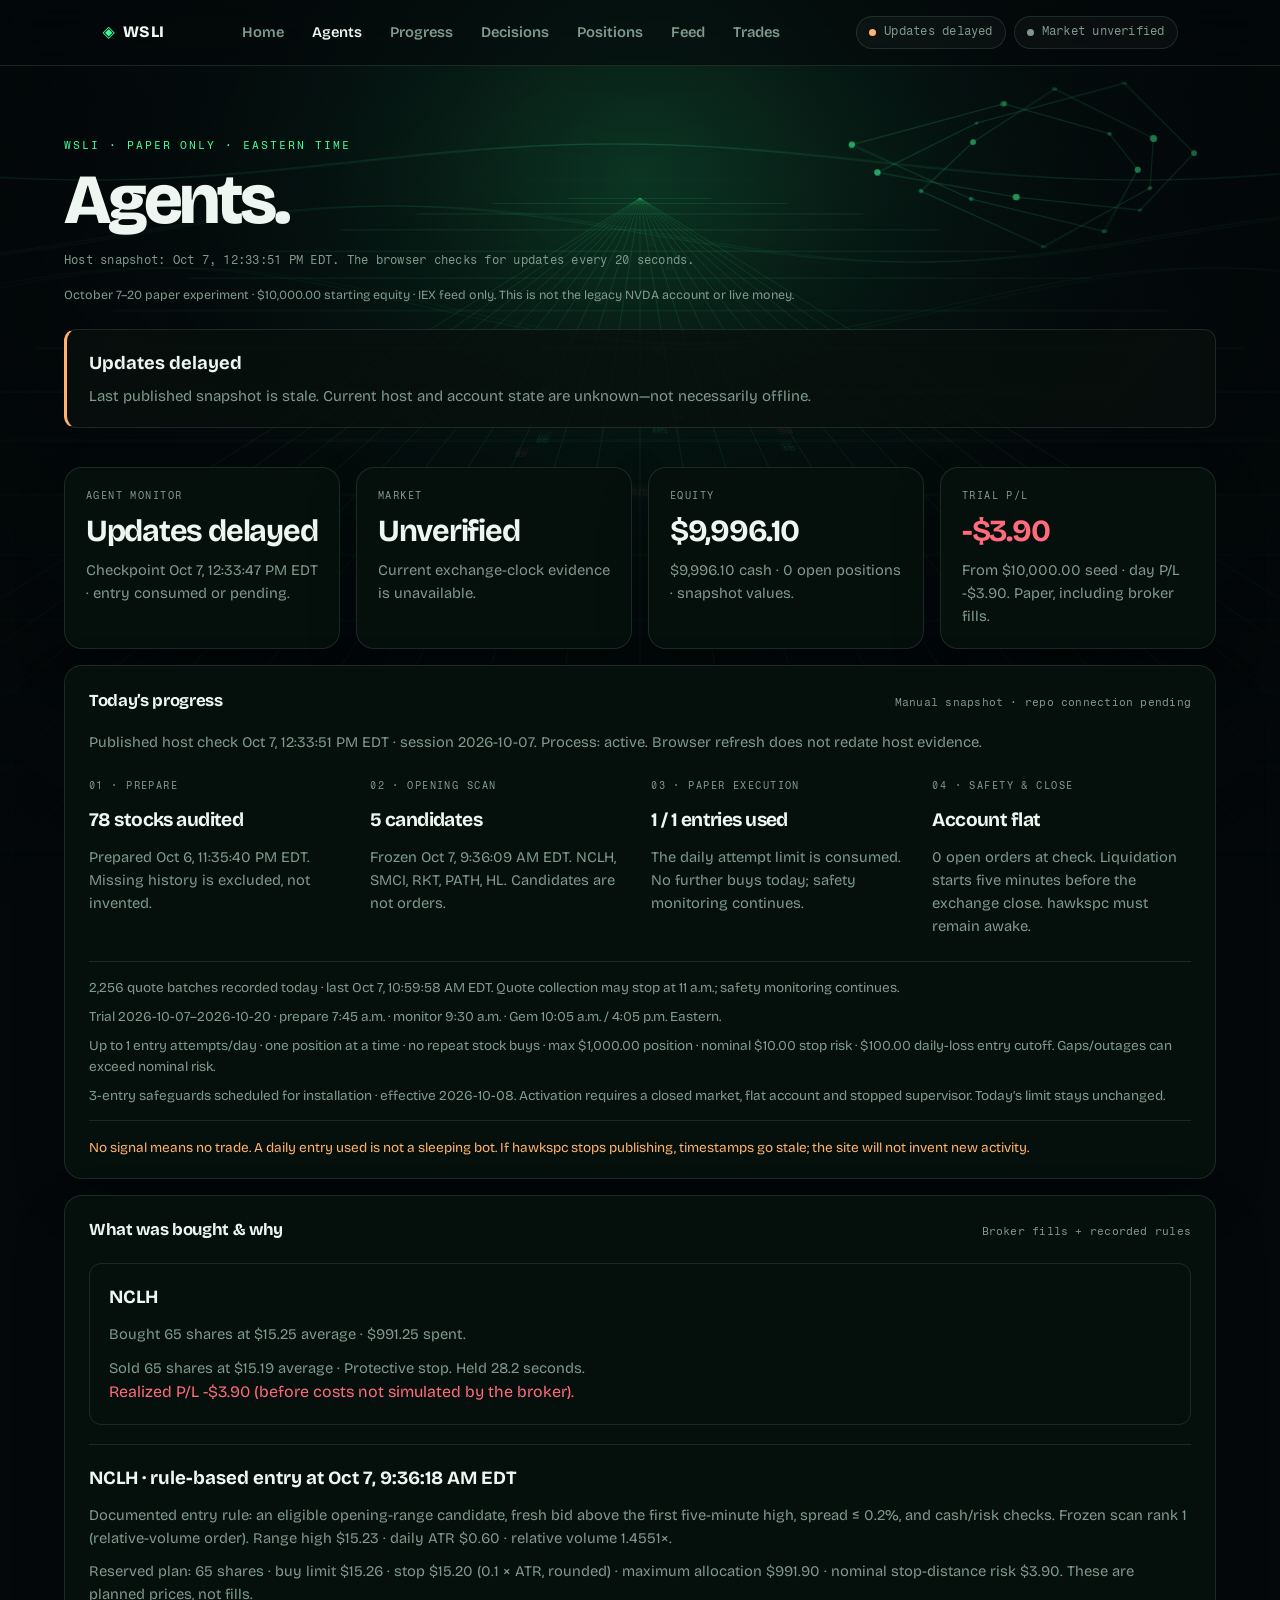
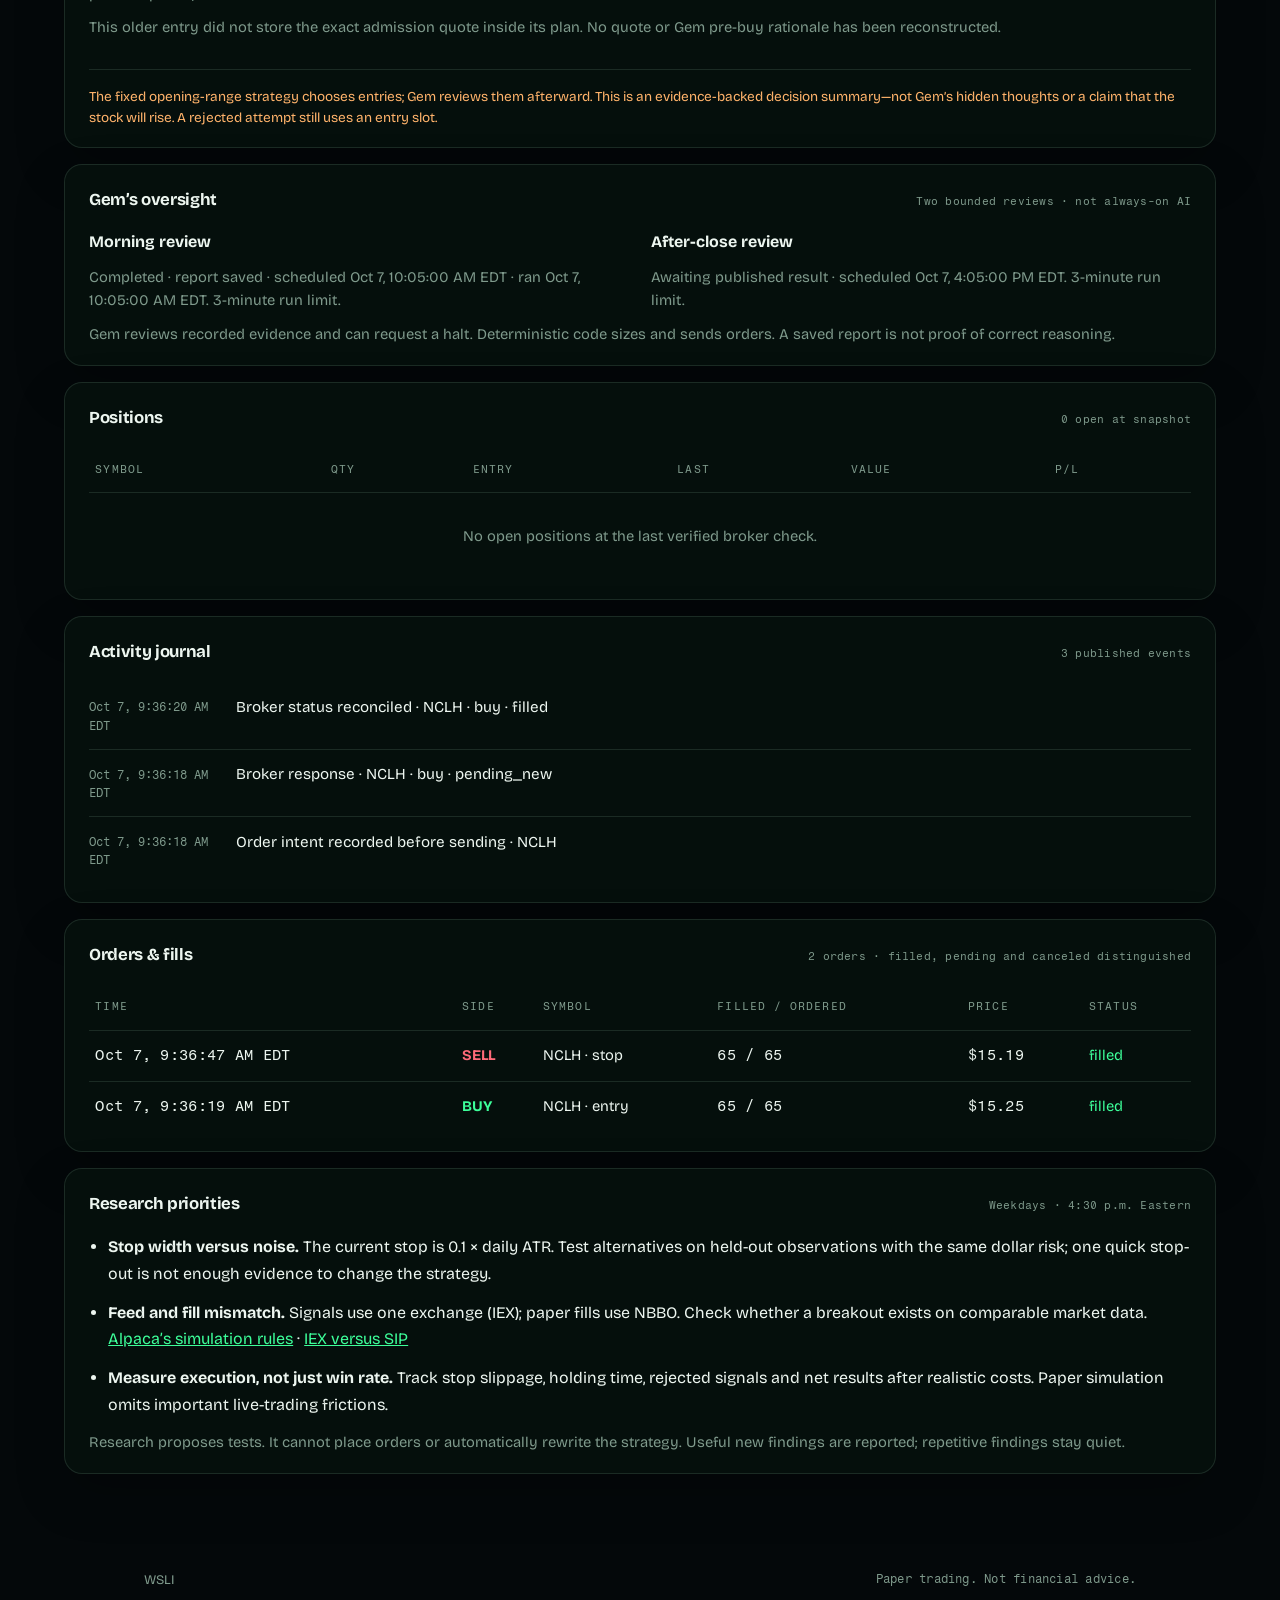
==== agents.html @ 62e180e0 "Show paper trade breakdowns and recorded entry decisions" ====
<!DOCTYPE html>
<html lang="en">
<head>
  <meta charset="UTF-8">
  <meta name="viewport" content="width=device-width, initial-scale=1.0">
  <meta name="description" content="WSLI Agents — timestamped progress, Gem reviews, positions and actual order results.">
  <title>WSLI — Agents</title>
  <link rel="icon" href="favicon.svg" type="image/svg+xml">
  <link rel="preconnect" href="https://fonts.googleapis.com">
  <link rel="preconnect" href="https://fonts.gstatic.com" crossorigin>
  <link href="https://fonts.googleapis.com/css2?family=Bricolage+Grotesque:opsz,wght@12..96,400;12..96,600;12..96,800&family=Fragment+Mono:ital@0;1&display=swap" rel="stylesheet">
  <link rel="stylesheet" href="css/styles.css?v=20261007-2">
</head>
<body>
  <canvas id="stage" aria-hidden="true"></canvas>
  <div class="vignette" aria-hidden="true"></div>

  <nav class="nav">
    <a href="index.html" class="logo">
      <span class="logo-mark">◈</span>
      WSLI
    </a>
    <div class="nav-links">
      <a href="index.html" class="page-link">Home</a>
      <a href="agents.html" class="page-link active">Agents</a>
      <a href="#heartbeat" class="jump">Progress</a>
      <a href="#decisions" class="jump">Decisions</a>
      <a href="#positions" class="jump">Positions</a>
      <a href="#feed" class="jump">Feed</a>
      <a href="#trades" class="jump">Trades</a>
    </div>
    <div class="nav-pills">
      <div class="status-pill" id="nav-status">
        <span class="pulse-dot unknown" id="status-dot"></span>
        <span class="mono" id="status-label">Checking</span>
      </div>
      <div class="status-pill" id="market-pill">
        <span class="pulse-dot unknown" id="market-dot"></span>
        <span class="mono" id="market-label">Market</span>
      </div>
    </div>
  </nav>

  <main class="desk paper-desk">
    <header class="desk-head">
      <p class="eyebrow mono">WSLI · paper only · Eastern time</p>
      <h1>Agents.</h1>
      <p class="updated mono" id="updated">Loading snapshot…</p>
      <p class="updated" id="trial-summary">The new $10,000 experiment—not the legacy NVDA account. No live money. A signal is not a fill, and paper results do not establish profitability.</p>
      <div class="progress-banner" id="progress-banner" role="status" aria-live="polite">
        <strong id="progress-label">Loading agent progress…</strong>
        <span id="progress-detail">Reading the latest host-published snapshot.</span>
      </div>
    </header>

    <section class="cards" aria-label="Status">
      <article class="card" id="card-bot">
        <p class="card-kicker mono">Agent monitor</p>
        <h2 id="bot-state">—</h2>
        <p class="card-meta" id="bot-meta">Supervisor status—not gateway connectivity.</p>
      </article>
      <article class="card" id="card-market">
        <p class="card-kicker mono">Market</p>
        <h2 id="market-state">—</h2>
        <p class="card-meta" id="market-meta">US equities session</p>
      </article>
      <article class="card" id="card-account">
        <p class="card-kicker mono">Equity</p>
        <h2 id="account-value">—</h2>
        <p class="card-meta" id="account-meta">Alpaca paper</p>
      </article>
      <article class="card" id="card-power">
        <p class="card-kicker mono">Trial P/L</p>
        <h2 id="power-value">—</h2>
        <p class="card-meta" id="power-meta">Compared with the $10,000 starting balance.</p>
      </article>
    </section>

    <section id="heartbeat" class="panel" aria-labelledby="heartbeat-heading">
      <div class="panel-head">
        <h2 id="heartbeat-heading">Today’s progress</h2>
        <p class="mono muted" id="heartbeat-publication">Checking publication…</p>
      </div>
      <p class="card-meta" id="heartbeat-checked">No current monitoring evidence loaded.</p>
      <div class="pilot-progress-grid">
        <article>
          <p class="card-kicker mono">01 · Prepare</p>
          <h3 id="prepare-state">—</h3>
          <p class="card-meta" id="prepare-detail">Only stocks with verified history enter the universe.</p>
        </article>
        <article>
          <p class="card-kicker mono">02 · Opening scan</p>
          <h3 id="scan-state">—</h3>
          <p class="card-meta" id="scan-detail">The first five-minute range is checked after 9:36 a.m.</p>
        </article>
        <article>
          <p class="card-kicker mono">03 · Paper execution</p>
          <h3 id="entry-state">—</h3>
          <p class="card-meta" id="entry-detail">Checking the verified session entry limit.</p>
        </article>
        <article>
          <p class="card-kicker mono">04 · Safety &amp; close</p>
          <h3 id="safety-state">—</h3>
          <p class="card-meta" id="safety-detail">Code manages protective orders and closing reconciliation.</p>
        </article>
      </div>
      <div class="pilot-schedule">
        <p id="collector-detail">Quote observations not yet loaded.</p>
        <p id="collector-schedule">Schedule not yet loaded.</p>
        <p id="risk-detail">Fixed cash-sized limits. Nominal stop risk is not a guaranteed maximum loss.</p>
        <p id="policy-change">Entry-policy change not yet verified.</p>
      </div>
      <p class="heartbeat-notice">No signal means no trade. A daily entry used is not a sleeping bot. If hawkspc stops publishing, timestamps go stale; the site will not invent new activity.</p>
    </section>

    <section id="decisions" class="panel" aria-labelledby="decisions-heading">
      <div class="panel-head"><h2 id="decisions-heading">What was bought &amp; why</h2><p class="mono muted">Broker fills + recorded rules</p></div>
      <div id="trade-summary" class="trade-summary-grid"><p class="card-meta">Waiting for verified fills.</p></div>
      <div id="decision-list" class="decision-list"><p class="card-meta">No decision evidence loaded.</p></div>
      <p class="heartbeat-notice">The fixed opening-range strategy chooses entries; Gem reviews them afterward. This is an evidence-backed decision summary—not Gem’s hidden thoughts or a claim that the stock will rise. A rejected attempt still uses an entry slot.</p>
    </section>

    <section id="reviews" class="panel" aria-labelledby="reviews-heading">
      <div class="panel-head"><h2 id="reviews-heading">Gem’s oversight</h2><p class="mono muted">Two bounded reviews · not always-on AI</p></div>
      <ul class="review-list pilot-review-list" id="review-list"><li>No review evidence loaded.</li></ul>
      <p class="card-meta">Gem reviews recorded evidence and can request a halt. Deterministic code sizes and sends orders. A saved report is not proof of correct reasoning.</p>
    </section>

    <section id="positions" class="panel">
      <div class="panel-head">
        <h2>Positions</h2>
        <p class="mono muted" id="position-count">Checking</p>
      </div>
      <div class="table-wrap">
        <table>
          <thead>
            <tr>
              <th>Symbol</th>
              <th>Qty</th>
              <th>Entry</th>
              <th>Last</th>
              <th>Value</th>
              <th>P/L</th>
            </tr>
          </thead>
          <tbody id="position-body">
            <tr><td colspan="6" class="empty">Waiting for verified paper-account positions.</td></tr>
          </tbody>
        </table>
      </div>
    </section>

    <section id="feed" class="panel">
      <div class="panel-head">
        <h2>Activity journal</h2>
        <p class="mono muted" id="feed-count">Checking</p>
      </div>
      <ol class="feed" id="feed-list">
        <li class="feed-empty">Waiting for published execution evidence.</li>
      </ol>
    </section>

    <section id="trades" class="panel">
      <div class="panel-head">
        <h2>Orders &amp; fills</h2>
        <p class="mono muted" id="trade-count">Checking</p>
      </div>
      <div class="table-wrap">
        <table>
          <thead>
            <tr>
              <th>Time</th>
              <th>Side</th>
              <th>Symbol</th>
              <th>Filled / ordered</th>
              <th>Price</th>
              <th>Status</th>
            </tr>
          </thead>
          <tbody id="trade-body">
            <tr><td colspan="6" class="empty">Waiting for verified order history. Canceled setup tests are excluded.</td></tr>
          </tbody>
        </table>
      </div>
    </section>

    <section class="panel" aria-labelledby="research-heading">
      <div class="panel-head"><h2 id="research-heading">Research priorities</h2><p class="mono muted">Weekdays · 4:30 p.m. Eastern</p></div>
      <ul class="research-list">
        <li><strong>Stop width versus noise.</strong> The current stop is 0.1 × daily ATR. Test alternatives on held-out observations with the same dollar risk; one quick stop-out is not enough evidence to change the strategy.</li>
        <li><strong>Feed and fill mismatch.</strong> Signals use one exchange (IEX); paper fills use NBBO. Check whether a breakout exists on comparable market data. <a href="https://docs.alpaca.markets/us/docs/paper-trading" target="_blank" rel="noopener noreferrer">Alpaca’s simulation rules</a> · <a href="https://docs.alpaca.markets/us/docs/market-data-faq" target="_blank" rel="noopener noreferrer">IEX versus SIP</a></li>
        <li><strong>Measure execution, not just win rate.</strong> Track stop slippage, holding time, rejected signals and net results after realistic costs. Paper simulation omits important live-trading frictions.</li>
      </ul>
      <p class="card-meta">Research proposes tests. It cannot place orders or automatically rewrite the strategy. Useful new findings are reported; repetitive findings stay quiet.</p>
    </section>
  </main>

  <footer class="footer">
    <span>WSLI</span>
    <span class="footer-note mono">Paper trading. Not financial advice.</span>
  </footer>

  <script src="js/stage.js"></script>
  <script src="js/status.js?v=20261007-2"></script>
  <script src="js/paper-feed.js?v=20261007-1"></script>
  <script src="js/trade-details.js?v=20261007-2"></script>
  <script src="js/paper.js?v=20261007-2"></script>
</body>
</html>
---- css/styles.css ----
*, *::before, *::after {
  box-sizing: border-box;
  margin: 0;
  padding: 0;
}

:root {
  --bg: #04080a;
  --surface: rgba(8, 16, 14, 0.78);
  --border: rgba(164, 214, 186, 0.14);
  --text: #edf6f0;
  --text-muted: #7f9a8c;
  --accent: #3dff9a;
  --accent-glow: rgba(61, 255, 154, 0.28);
  --warn: #ffb36b;
  --red: #ff6b7a;
  --font-display: "Bricolage Grotesque", system-ui, sans-serif;
  --font-mono: "Fragment Mono", "Courier New", monospace;
}

html { scroll-behavior: smooth; }

body {
  font-family: var(--font-display);
  background: var(--bg);
  color: var(--text);
  line-height: 1.55;
  min-height: 100vh;
}

.mono { font-family: var(--font-mono); letter-spacing: 0.02em; }
.muted { color: var(--text-muted); }

#stage {
  position: fixed;
  inset: 0;
  z-index: 0;
  width: 100%;
  height: 100%;
  pointer-events: none;
}

.vignette {
  position: fixed;
  inset: 0;
  z-index: 1;
  pointer-events: none;
  background:
    radial-gradient(circle at 50% 18%, transparent 12%, rgba(4, 8, 10, 0.55) 70%, rgba(4, 8, 10, 0.88) 100%),
    linear-gradient(180deg, rgba(4, 8, 10, 0.15), transparent 20%, rgba(4, 8, 10, 0.55) 100%);
}

.nav,
.hero,
.desk,
.home-band,
.footer {
  position: relative;
  z-index: 2;
}

.nav {
  position: sticky;
  top: 0;
  z-index: 5;
  display: flex;
  align-items: center;
  justify-content: space-between;
  gap: 1.5rem;
  padding: 1rem 8vw;
  background: rgba(4, 8, 10, 0.55);
  border-bottom: 1px solid var(--border);
  backdrop-filter: blur(18px);
}

.logo {
  display: flex;
  align-items: center;
  gap: 0.45rem;
  text-decoration: none;
  color: var(--text);
  font-weight: 800;
  letter-spacing: 0.04em;
}

.logo-mark { color: var(--accent); }

.nav-links {
  display: flex;
  gap: 1.75rem;
}

.nav-links a {
  color: var(--text-muted);
  text-decoration: none;
  font-size: 0.92rem;
  font-weight: 600;
}

.nav-links a:hover,
.nav-links a.active { color: var(--text); }

.nav-pills {
  display: flex;
  gap: 0.5rem;
}

.status-pill {
  display: inline-flex;
  align-items: center;
  gap: 0.5rem;
  padding: 0.4rem 0.75rem;
  border: 1px solid var(--border);
  border-radius: 999px;
  background: rgba(255, 255, 255, 0.03);
  color: var(--text-muted);
  font-size: 0.72rem;
}

.pulse-dot {
  width: 7px;
  height: 7px;
  border-radius: 50%;
  background: var(--text-muted);
}

.pulse-dot.awake,
.pulse-dot.open {
  background: var(--accent);
  box-shadow: 0 0 10px var(--accent-glow);
  animation: pulse 2.2s ease-in-out infinite;
}

.pulse-dot.asleep,
.pulse-dot.closed { background: var(--red); }
.pulse-dot.stale { background: var(--warn); }
.pulse-dot.unknown { background: var(--text-muted); }

.heartbeat-grid { display: grid; grid-template-columns: repeat(3, minmax(0, 1fr)); gap: 1.5rem; margin: 1.5rem 0; }
#heartbeat { scroll-margin-top: 90px; }
#heartbeat .panel-head { flex-wrap: wrap; gap: .6rem; }
#heartbeat-publication { font-size: .7rem; }
.heartbeat-grid h3 { font-size: 1.15rem; margin: .5rem 0; }
.heartbeat-grid .card-meta { overflow-wrap: anywhere; }
.review-list { list-style: none; padding: 0; margin: .5rem 0; }
.review-list li + li { margin-top: 1rem; }
.heartbeat-notice { border-top: 1px solid var(--border); padding-top: 1rem; color: var(--warn); font-size: .85rem; }
.desk.paper-desk { max-width: 1200px; }
.paper-desk .cards { grid-template-columns: repeat(4, minmax(0, 1fr)); }
.paper-desk .card, .paper-desk .panel { background: rgba(6,16,13,.94); }
.paper-desk .card { padding: 1.3rem; }
.paper-desk .card h2 { font-size: clamp(1.45rem,2.4vw,2rem); }
.progress-banner { display: flex; flex-direction: column; gap: .45rem; margin-top: 1.5rem; padding: 1.2rem 1.4rem; border: 1px solid var(--border); border-left: 3px solid var(--accent); background: var(--surface); border-radius: 12px; }
.progress-banner strong { font-size: 1.15rem; }
.progress-banner span { color: var(--text-muted); font-size: .94rem; }
.progress-banner[data-state="stale"] { border-left-color: var(--warn); }
.progress-banner[data-state="asleep"] { border-left-color: var(--red); }
.pilot-progress-grid { display: grid; grid-template-columns: repeat(4,minmax(0,1fr)); gap: 1.4rem; margin: 1.5rem 0; }
.pilot-progress-grid h3 { font-size: 1.2rem; letter-spacing: -.03em; }
.pilot-progress-grid article { min-width: 0; }
.pilot-schedule { border-top: 1px solid var(--border); padding: .9rem 0; color: var(--text-muted); font-size: .85rem; }
.pilot-schedule p + p { margin-top: .5rem; }
.pilot-review-list { display: grid; grid-template-columns: 1fr 1fr; gap: 1.4rem; }
.pilot-review-list li + li { margin-top: 0; }
.paper-desk .panel-head { flex-wrap: wrap; gap: .6rem; }
.paper-desk .panel-head .mono { font-size: .7rem; }
@media (max-width: 850px) { .paper-desk .cards, .pilot-progress-grid { grid-template-columns: repeat(2,minmax(0,1fr)); } }
@media (max-width: 540px) { .paper-desk .cards, .pilot-progress-grid, .pilot-review-list { grid-template-columns: 1fr; } .paper-desk { padding: 2.5rem 1rem; } }
@media (max-width: 720px) { .heartbeat-grid { grid-template-columns: 1fr; } }

@keyframes pulse {
  0%, 100% { opacity: 1; }
  50% { opacity: 0.45; }
}

.desk {
  max-width: 1040px;
  margin: 0 auto;
  padding: 4.5rem 1.5rem 5rem;
}

.home {
  --bg: #04080a;
  --surface: rgba(8, 16, 14, 0.78);
  --border: rgba(164, 214, 186, 0.14);
  --text: #edf6f0;
  --text-muted: #7f9a8c;
  --accent: #3dff9a;
  --accent-glow: rgba(61, 255, 154, 0.28);
  background: var(--bg);
}

.home .nav {
  position: fixed;
  width: 100%;
  background: rgba(4, 8, 10, 0.55);
  border-bottom: 1px solid var(--border);
  backdrop-filter: blur(18px);
}

.home .logo {
  font-size: 1.15rem;
  letter-spacing: 0.12em;
}

.home .nav-pills { display: none; }

.home .vignette {
  background:
    linear-gradient(90deg, rgba(4, 8, 10, 0.88) 0%, rgba(4, 8, 10, 0.5) 36%, rgba(4, 8, 10, 0.12) 64%, rgba(4, 8, 10, 0.45) 100%),
    radial-gradient(circle at 72% 44%, transparent 6%, rgba(4, 8, 10, 0.18) 52%, rgba(4, 8, 10, 0.82) 100%);
}

.grain {
  position: fixed;
  inset: 0;
  z-index: 1;
  pointer-events: none;
  opacity: 0.16;
  background-image: url("data:image/svg+xml,%3Csvg viewBox='0 0 200 200' xmlns='http://www.w3.org/2000/svg'%3E%3Cfilter id='n'%3E%3CfeTurbulence type='fractalNoise' baseFrequency='0.85' numOctaves='4' stitchTiles='stitch'/%3E%3C/filter%3E%3Crect width='100%25' height='100%25' filter='url(%23n)'/%3E%3C/svg%3E");
  mix-blend-mode: overlay;
}

.brand-wash {
  position: fixed;
  right: -1.5vw;
  bottom: -6vh;
  z-index: 1;
  pointer-events: none;
  font-weight: 800;
  font-size: clamp(9rem, 24vw, 18rem);
  letter-spacing: -0.07em;
  line-height: 0.75;
  color: transparent;
  -webkit-text-stroke: 1px rgba(61, 255, 154, 0.14);
  mask-image: linear-gradient(180deg, #000 42vh, transparent 92vh);
  -webkit-mask-image: linear-gradient(180deg, #000 42vh, transparent 92vh);
}

.hero {
  min-height: 100vh;
  display: flex;
  flex-direction: column;
  justify-content: center;
  max-width: 1180px;
  margin: 0 auto;
  padding: 7rem 8vw 5rem;
}

.hero > * {
  animation: rise 0.95s ease both;
}

.hero > *:nth-child(2) { animation-delay: 0.08s; }
.hero > *:nth-child(3) { animation-delay: 0.16s; }
.hero > *:nth-child(4) { animation-delay: 0.24s; }

.brand-lockup {
  display: flex;
  align-items: center;
  gap: 0.65rem;
  font-weight: 800;
  font-size: clamp(1.6rem, 3.4vw, 2.2rem);
  letter-spacing: 0.16em;
  margin-bottom: 1.5rem;
}

.hero h1 {
  font-size: clamp(3.4rem, 9vw, 7.2rem);
  font-weight: 800;
  letter-spacing: -0.06em;
  line-height: 0.96;
  margin-bottom: 1.3rem;
}

.hero h1 em {
  font-style: italic;
  color: var(--accent);
}

.hero-line {
  max-width: 32rem;
  color: var(--text-muted);
  margin-bottom: 2.2rem;
  font-size: 1.12rem;
  line-height: 1.6;
}

.hero-actions {
  display: flex;
  flex-wrap: wrap;
  align-items: center;
  gap: 0.85rem;
}
.home-progress { max-width: 34rem; margin-top: 1.5rem; padding: 1.15rem 1.35rem; border: 1px solid var(--border); border-radius: 14px; background: rgba(6,16,13,.88); }
.home-progress #home-paper-state { font-weight: 800; font-size: 1.12rem; }
.home-progress .card-meta { font-size: .85rem; }

.btn-primary,
.btn-ghost {
  display: inline-flex;
  align-items: center;
  justify-content: center;
  width: fit-content;
  padding: 0.95rem 1.45rem;
  border-radius: 999px;
  text-decoration: none;
  font-weight: 800;
  letter-spacing: 0.02em;
}

.btn-primary {
  background: var(--accent);
  color: #04110a;
}

.btn-primary:hover { box-shadow: 0 0 28px var(--accent-glow); }

.btn-ghost {
  border: 1px solid var(--border);
  background: rgba(255, 255, 255, 0.03);
  color: var(--text);
}

.btn-ghost:hover {
  border-color: rgba(61, 255, 154, 0.35);
  color: var(--accent);
}

.home-band {
  scroll-margin-top: 4.75rem;
  border-top: 1px solid var(--border);
  background: linear-gradient(180deg, rgba(4, 8, 10, 0.72), rgba(4, 8, 10, 0.94));
}

.home-band-inner {
  max-width: 1100px;
  margin: 0 auto;
  padding: 6.5rem 8vw;
}

.home-band-tight .home-band-inner { padding-top: 5.5rem; }

.home-band h2 {
  font-size: clamp(2.4rem, 6.4vw, 4.4rem);
  font-weight: 800;
  letter-spacing: -0.05em;
  line-height: 0.95;
  margin-bottom: 1.4rem;
}

.lead {
  max-width: 40rem;
  font-size: 1.18rem;
  line-height: 1.6;
  margin-bottom: 1.15rem;
}

.band-copy {
  max-width: 40rem;
  color: var(--text-muted);
  font-size: 1.05rem;
  line-height: 1.65;
  margin-bottom: 2.8rem;
}

.pillars {
  display: grid;
  grid-template-columns: repeat(3, 1fr);
  gap: 1rem;
}

.pillar {
  padding: 1.45rem 1.4rem 1.5rem;
  background: var(--surface);
  border: 1px solid var(--border);
  border-radius: 18px;
  box-shadow: 0 20px 50px rgba(0, 0, 0, 0.22);
  backdrop-filter: blur(10px);
}

.pillar h3,
.steps h3 {
  font-size: 1.2rem;
  letter-spacing: -0.03em;
  margin-bottom: 0.55rem;
}

.pillar p,
.steps p {
  color: var(--text-muted);
  font-size: 0.98rem;
  line-height: 1.55;
}

.steps {
  list-style: none;
  display: grid;
  grid-template-columns: 1fr 1fr;
  gap: 1rem;
  margin: 2.6rem 0 2.4rem;
}

.steps li {
  display: grid;
  grid-template-columns: auto 1fr;
  gap: 1rem;
  padding: 1.45rem 1.4rem 1.5rem;
  background: var(--surface);
  border: 1px solid var(--border);
  border-radius: 18px;
  box-shadow: 0 20px 50px rgba(0, 0, 0, 0.22);
  backdrop-filter: blur(10px);
}

.step-num {
  color: var(--accent);
  font-size: 0.72rem;
  letter-spacing: 0.12em;
  padding-top: 0.2rem;
}

@keyframes rise {
  from {
    opacity: 0;
    transform: translateY(18px);
  }
  to {
    opacity: 1;
    transform: none;
  }
}

.desk-head { margin-bottom: 2.4rem; }

.eyebrow {
  color: var(--accent);
  text-transform: uppercase;
  letter-spacing: 0.18em;
  font-size: 0.68rem;
  margin-bottom: 0.8rem;
}

.desk-head h1 {
  font-size: clamp(2.4rem, 7vw, 4.4rem);
  font-weight: 800;
  letter-spacing: -0.05em;
  line-height: 0.95;
}

.updated {
  margin-top: 1rem;
  color: var(--text-muted);
  font-size: 0.78rem;
}

.cards {
  display: grid;
  grid-template-columns: 1fr 1fr;
  gap: 1rem;
  margin-bottom: 1rem;
}

.card,
.panel {
  background: var(--surface);
  border: 1px solid var(--border);
  border-radius: 18px;
  box-shadow: 0 20px 50px rgba(0, 0, 0, 0.22);
  backdrop-filter: blur(10px);
}

.card { padding: 1.5rem 1.6rem 1.4rem; }

.card-kicker {
  color: var(--text-muted);
  text-transform: uppercase;
  letter-spacing: 0.14em;
  font-size: 0.64rem;
  margin-bottom: 0.7rem;
}

.card h2 {
  font-size: clamp(1.6rem, 3vw, 2.15rem);
  letter-spacing: -0.04em;
  line-height: 1.05;
}

.card-meta {
  margin-top: 0.7rem;
  color: var(--text-muted);
  font-size: 0.92rem;
}

#card-bot[data-state="awake"],
#card-market[data-state="open"] {
  box-shadow: inset 0 0 0 1px rgba(61, 255, 154, 0.16), 0 20px 50px rgba(0, 0, 0, 0.22);
}

#card-bot[data-state="asleep"],
#card-market[data-state="closed"] {
  box-shadow: inset 0 0 0 1px rgba(255, 107, 122, 0.2), 0 20px 50px rgba(0, 0, 0, 0.22);
}

.up { color: var(--accent); }
.down { color: var(--red); }

.panel {
  padding: 1.35rem 1.5rem 1.2rem;
  margin-bottom: 1rem;
}

.panel-head {
  display: flex;
  align-items: baseline;
  justify-content: space-between;
  margin-bottom: 1.1rem;
}

.panel-head h2 {
  font-size: 1.05rem;
  letter-spacing: -0.02em;
}

.feed {
  list-style: none;
  display: flex;
  flex-direction: column;
}

.feed li {
  display: grid;
  grid-template-columns: 8rem 1fr;
  gap: 1.2rem;
  padding: 0.85rem 0;
  border-top: 1px solid var(--border);
  font-size: 0.95rem;
}

.feed li:first-child { border-top: 0; }

.feed-time {
  color: var(--text-muted);
  font-family: var(--font-mono);
  font-size: 0.74rem;
  padding-top: 0.15rem;
}

.feed-empty,
.empty {
  color: var(--text-muted);
  text-align: center;
  padding: 2rem 0;
}

.table-wrap { overflow-x: auto; }

table {
  width: 100%;
  border-collapse: collapse;
  font-size: 0.92rem;
}

th, td {
  text-align: left;
  padding: 0.85rem 0.4rem;
  border-bottom: 1px solid var(--border);
}

th {
  color: var(--text-muted);
  font-family: var(--font-mono);
  font-size: 0.68rem;
  letter-spacing: 0.1em;
  text-transform: uppercase;
  font-weight: 400;
}

tr:last-child td { border-bottom: 0; }

.side-buy { color: var(--accent); font-weight: 700; }
.side-sell { color: var(--red); font-weight: 700; }
.trade-summary-grid { display:grid; grid-template-columns:repeat(auto-fit,minmax(240px,1fr)); gap:1rem; margin:1.2rem 0; }
.trade-summary-grid article { border:1px solid var(--border); padding:1.2rem; border-radius:12px; }
.trade-summary-grid h3, .decision-list h3 { margin:0 0 .7rem; }
.decision-list article { padding:1.2rem 0; border-top:1px solid var(--border); }
.decision-list .card-meta { margin:.65rem 0; }
.research-list { padding-left:1.2rem; line-height:1.65; }
.research-list li { margin:.8rem 0; }
.research-list a { color:var(--accent); text-decoration:underline; }
.status-filled { color: var(--accent); }
.status-error, .status-rejected, .status-canceled { color: var(--red); }
.status-new, .status-accepted, .status-partially_filled { color: var(--warn); }

.footer {
  display: flex;
  align-items: center;
  justify-content: space-between;
  max-width: 1040px;
  margin: 0 auto;
  padding: 0 1.5rem 3rem;
  color: var(--text-muted);
  font-size: 0.82rem;
}

.home .footer {
  max-width: 1100px;
  padding: 0 8vw 3.2rem;
}

.footer-note { font-size: 0.72rem; }

@media (max-width: 900px) {
  .hero { padding: 6.5rem 1.4rem 4rem; }

  .home-band-inner { padding: 4.5rem 1.4rem; }

  .pillars,
  .steps { grid-template-columns: 1fr; }
}

@media (max-width: 800px) {
  .nav {
    padding: 0.9rem 1.2rem;
    gap: 0.8rem;
  }

  .nav-links { gap: 0.85rem; }

  .nav-links .jump { display: none; }

  .nav-links a { font-size: 0.82rem; }

  .desk { padding: 3rem 1.2rem 3.5rem; }

  .cards { grid-template-columns: 1fr; }

  .feed li {
    grid-template-columns: 1fr;
    gap: 0.25rem;
  }

  .footer {
    flex-direction: column;
    gap: 0.4rem;
    text-align: center;
  }
}

@media (max-width: 520px) {
  .nav {
    padding: 0.75rem 0.85rem;
    gap: 0.45rem;
  }

  .nav-links { gap: 0.75rem; }

  .nav-rest { display: none; }

  .status-pill {
    padding: 0.32rem 0.5rem;
    font-size: 0.66rem;
  }
}

@media (prefers-reduced-motion: reduce) {
  .pulse-dot.awake,
  .pulse-dot.open,
  .hero > * { animation: none; }
}
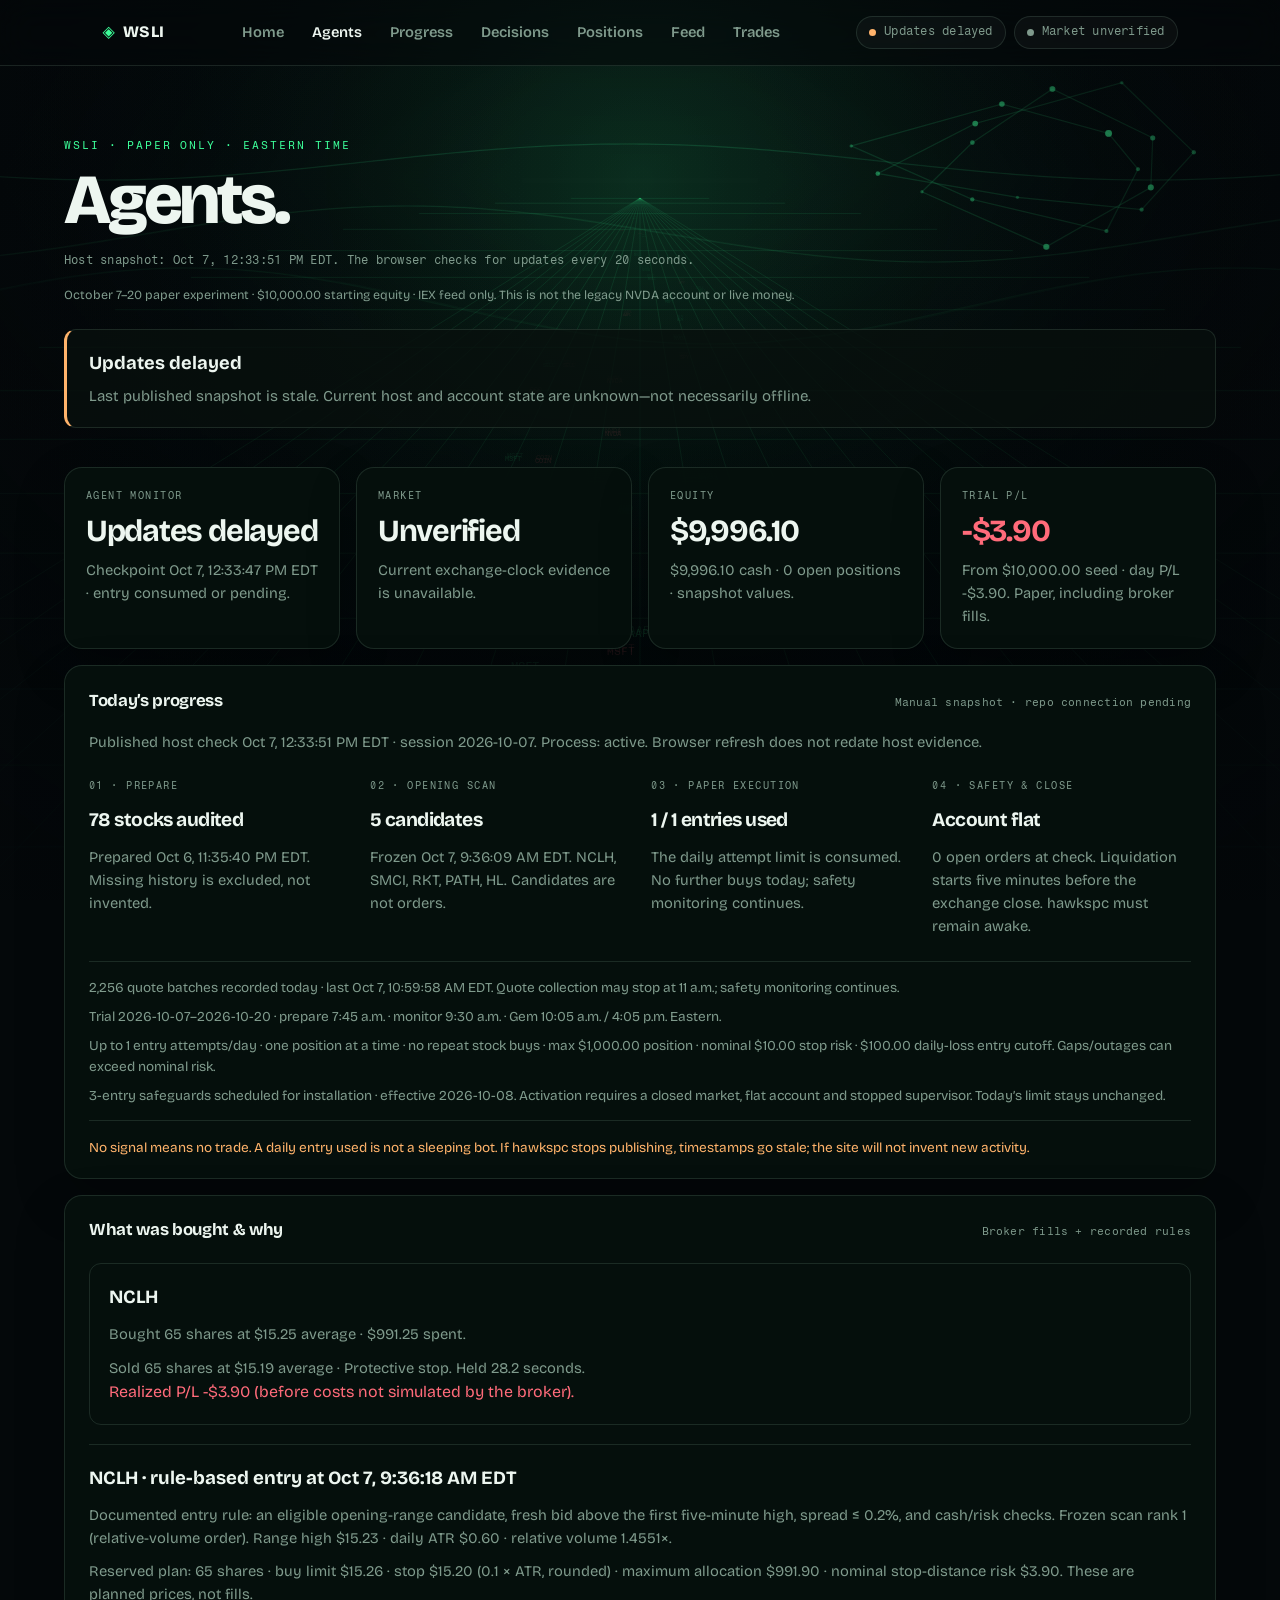
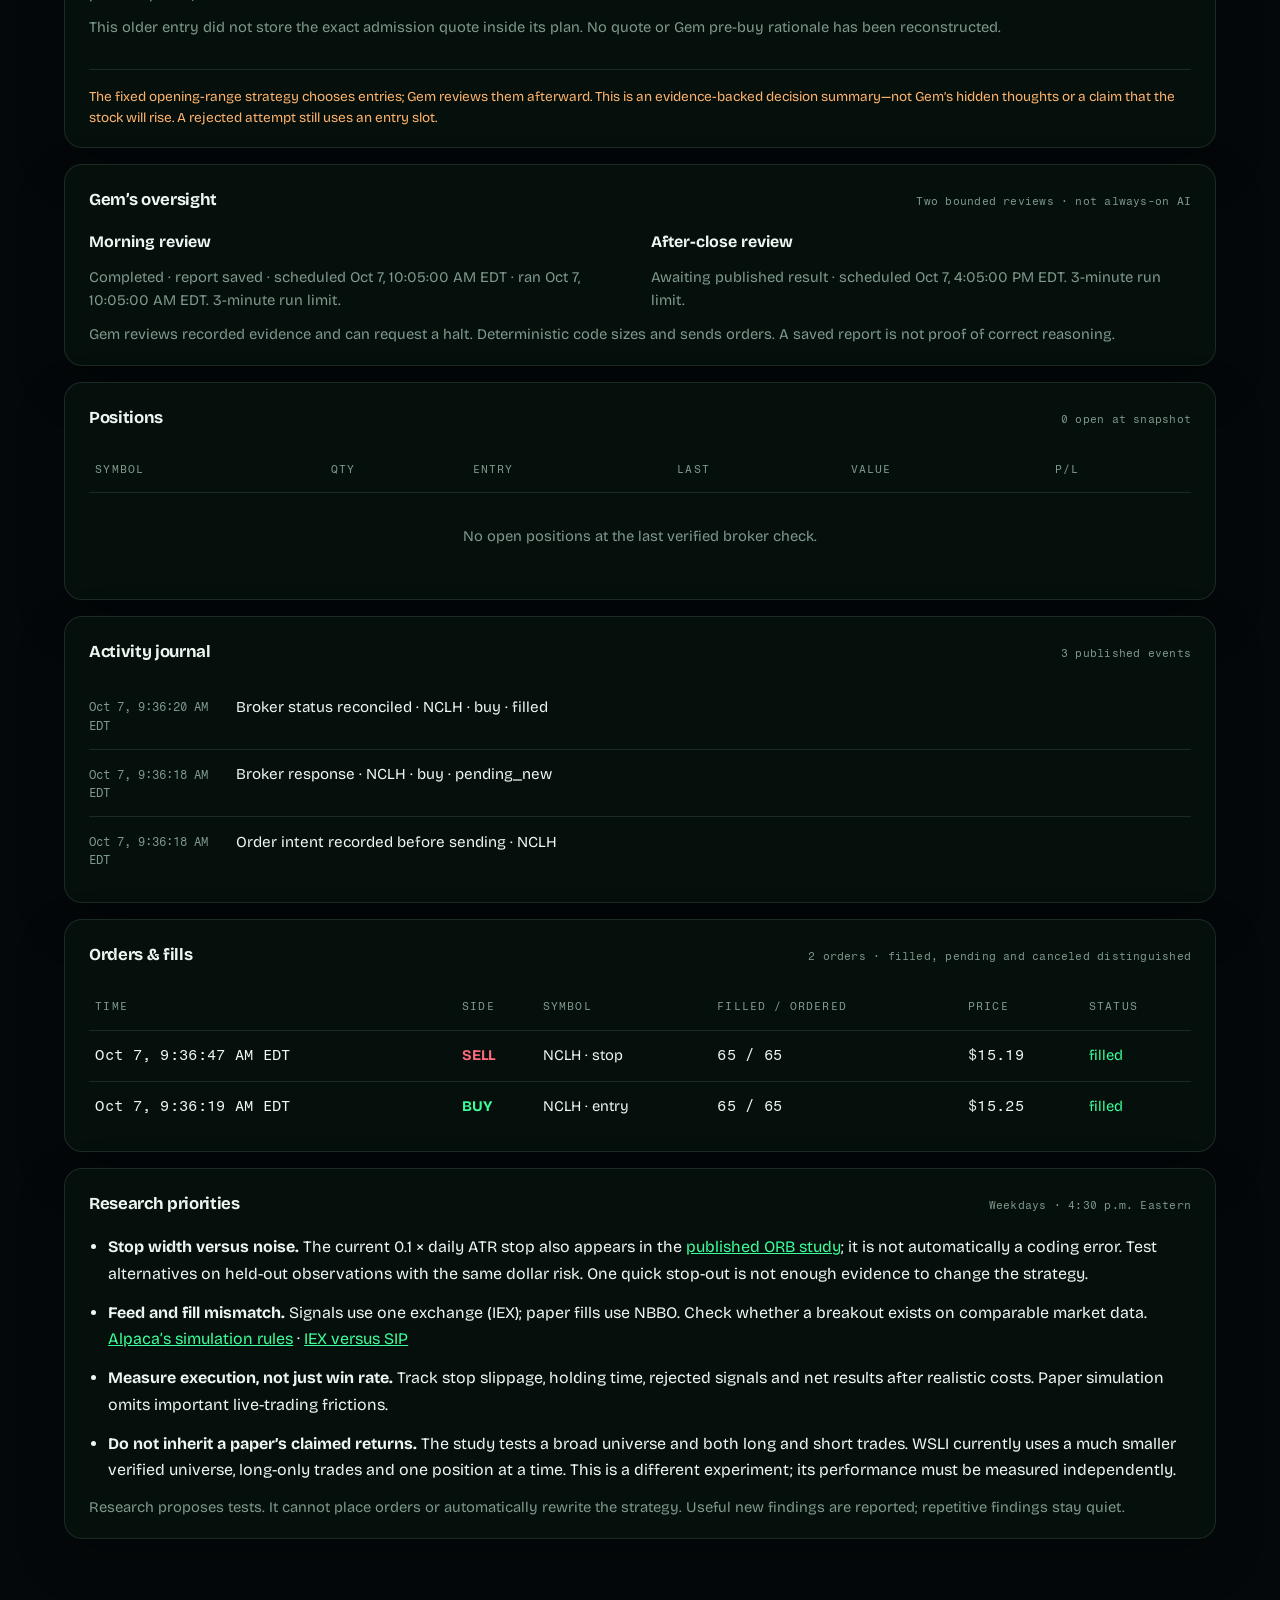
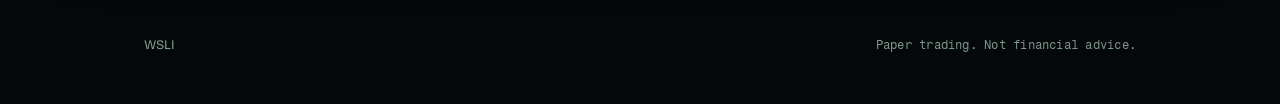
==== commit d772685e: "Clarify published strategy evidence and experiment limits" ====
--- a/agents.html
+++ b/agents.html
@@ -187,9 +187,10 @@
     <section class="panel" aria-labelledby="research-heading">
       <div class="panel-head"><h2 id="research-heading">Research priorities</h2><p class="mono muted">Weekdays · 4:30 p.m. Eastern</p></div>
       <ul class="research-list">
-        <li><strong>Stop width versus noise.</strong> The current stop is 0.1 × daily ATR. Test alternatives on held-out observations with the same dollar risk; one quick stop-out is not enough evidence to change the strategy.</li>
+        <li><strong>Stop width versus noise.</strong> The current 0.1 × daily ATR stop also appears in the <a href="https://papers.ssrn.com/sol3/papers.cfm?abstract_id=4729284" target="_blank" rel="noopener noreferrer">published ORB study</a>; it is not automatically a coding error. Test alternatives on held-out observations with the same dollar risk. One quick stop-out is not enough evidence to change the strategy.</li>
         <li><strong>Feed and fill mismatch.</strong> Signals use one exchange (IEX); paper fills use NBBO. Check whether a breakout exists on comparable market data. <a href="https://docs.alpaca.markets/us/docs/paper-trading" target="_blank" rel="noopener noreferrer">Alpaca’s simulation rules</a> · <a href="https://docs.alpaca.markets/us/docs/market-data-faq" target="_blank" rel="noopener noreferrer">IEX versus SIP</a></li>
         <li><strong>Measure execution, not just win rate.</strong> Track stop slippage, holding time, rejected signals and net results after realistic costs. Paper simulation omits important live-trading frictions.</li>
+        <li><strong>Do not inherit a paper’s claimed returns.</strong> The study tests a broad universe and both long and short trades. WSLI currently uses a much smaller verified universe, long-only trades and one position at a time. This is a different experiment; its performance must be measured independently.</li>
       </ul>
       <p class="card-meta">Research proposes tests. It cannot place orders or automatically rewrite the strategy. Useful new findings are reported; repetitive findings stay quiet.</p>
     </section>
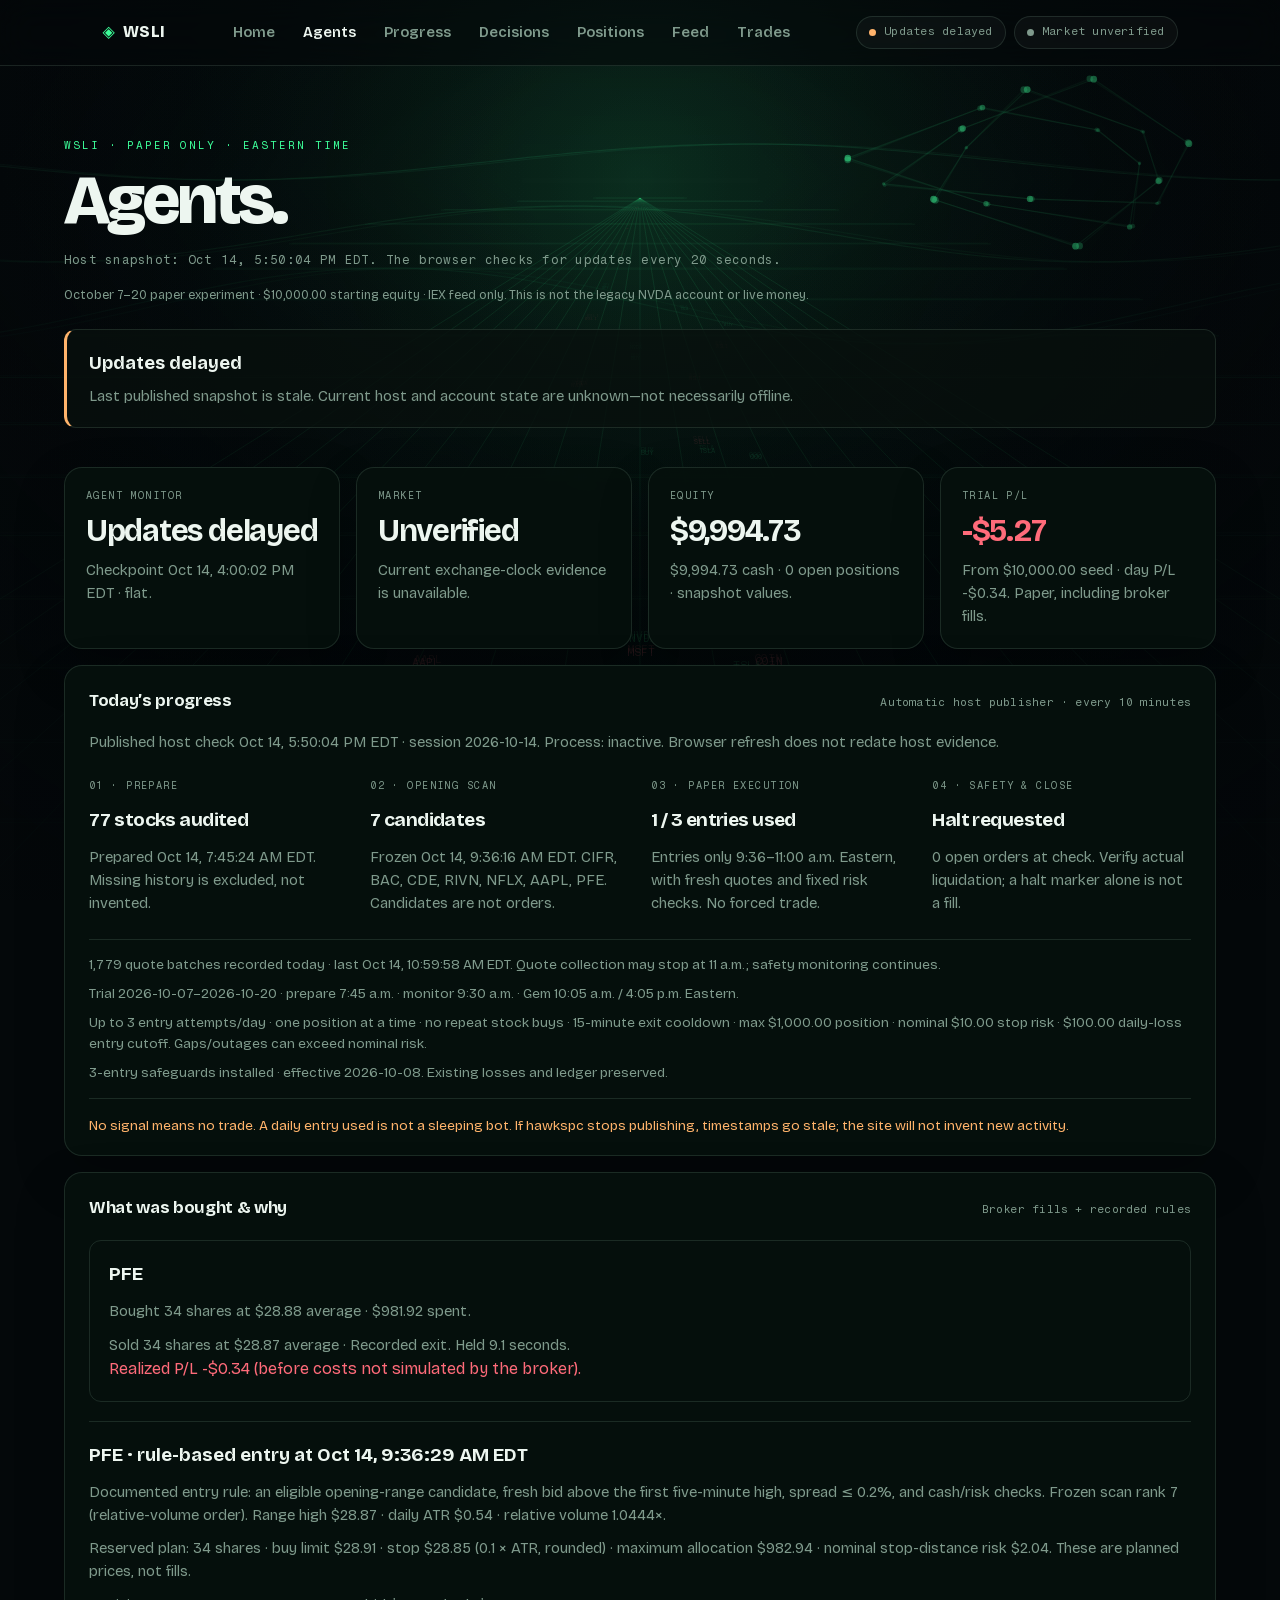
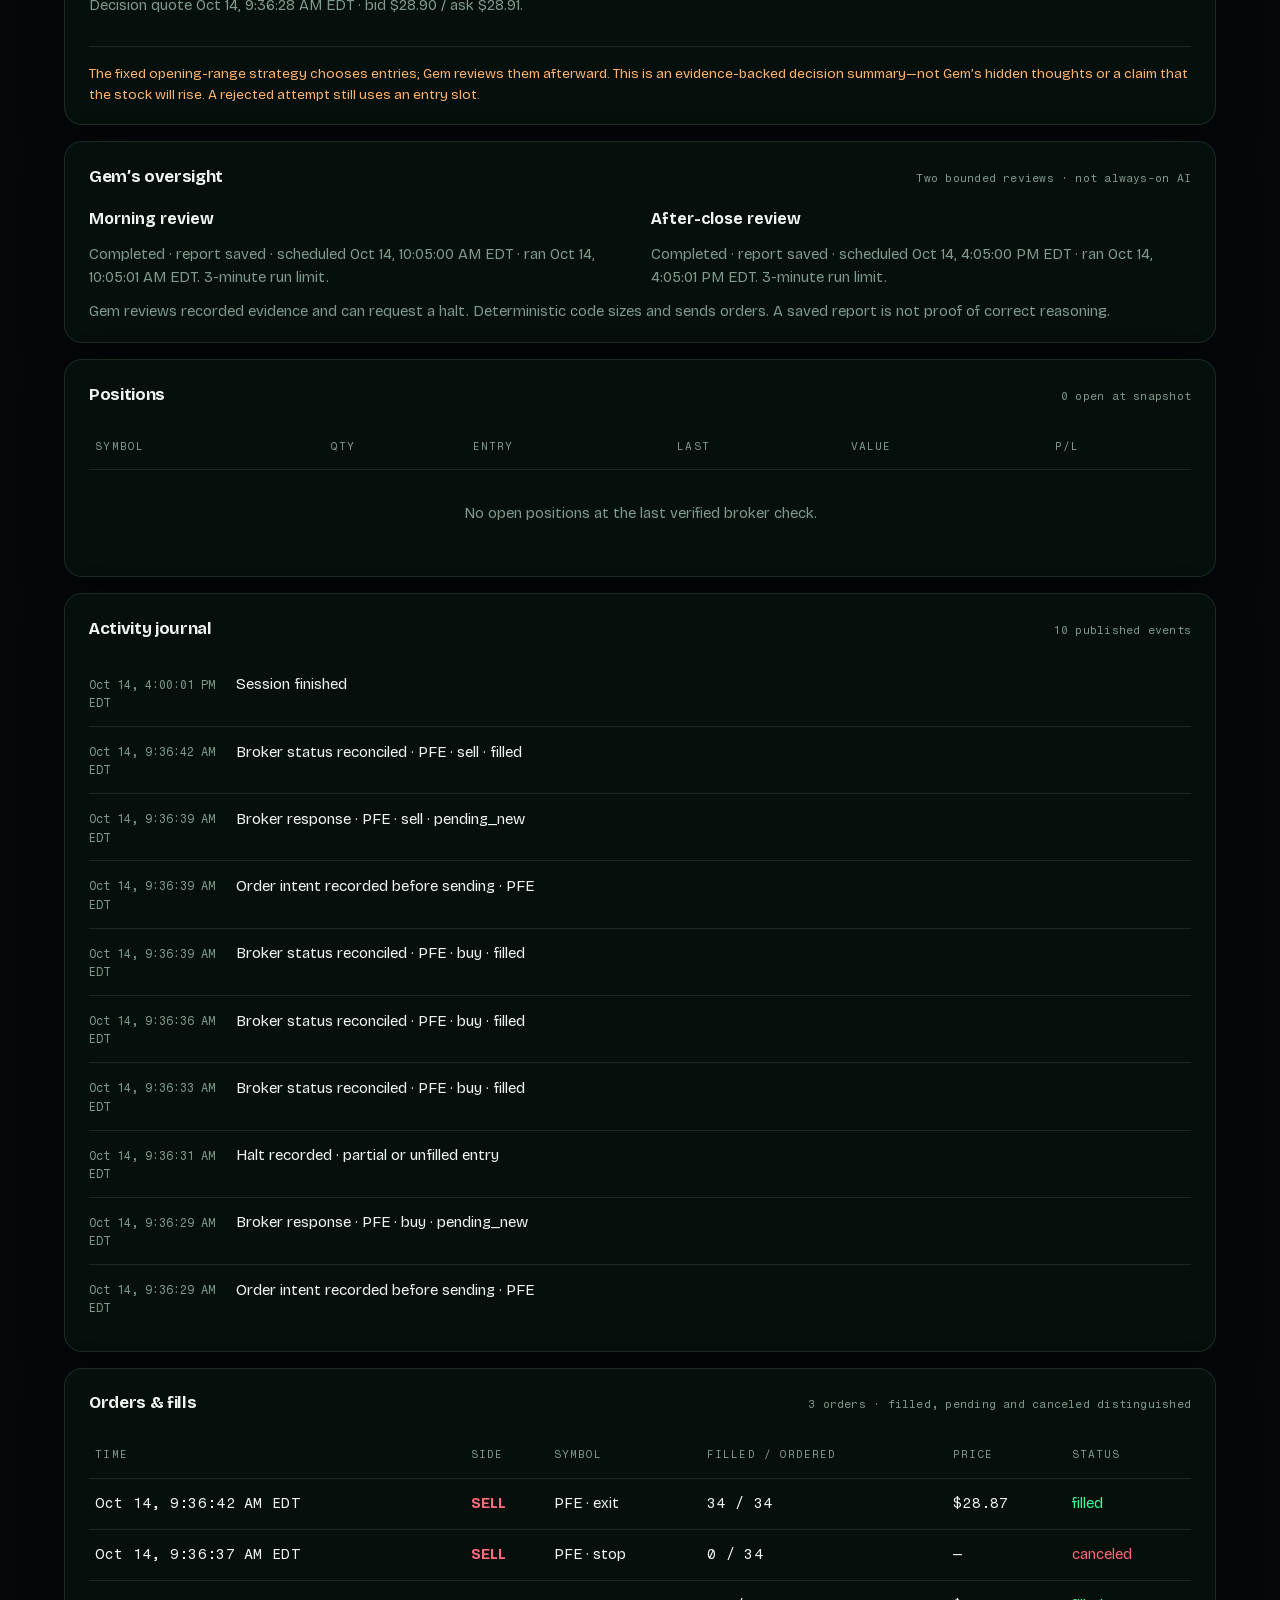
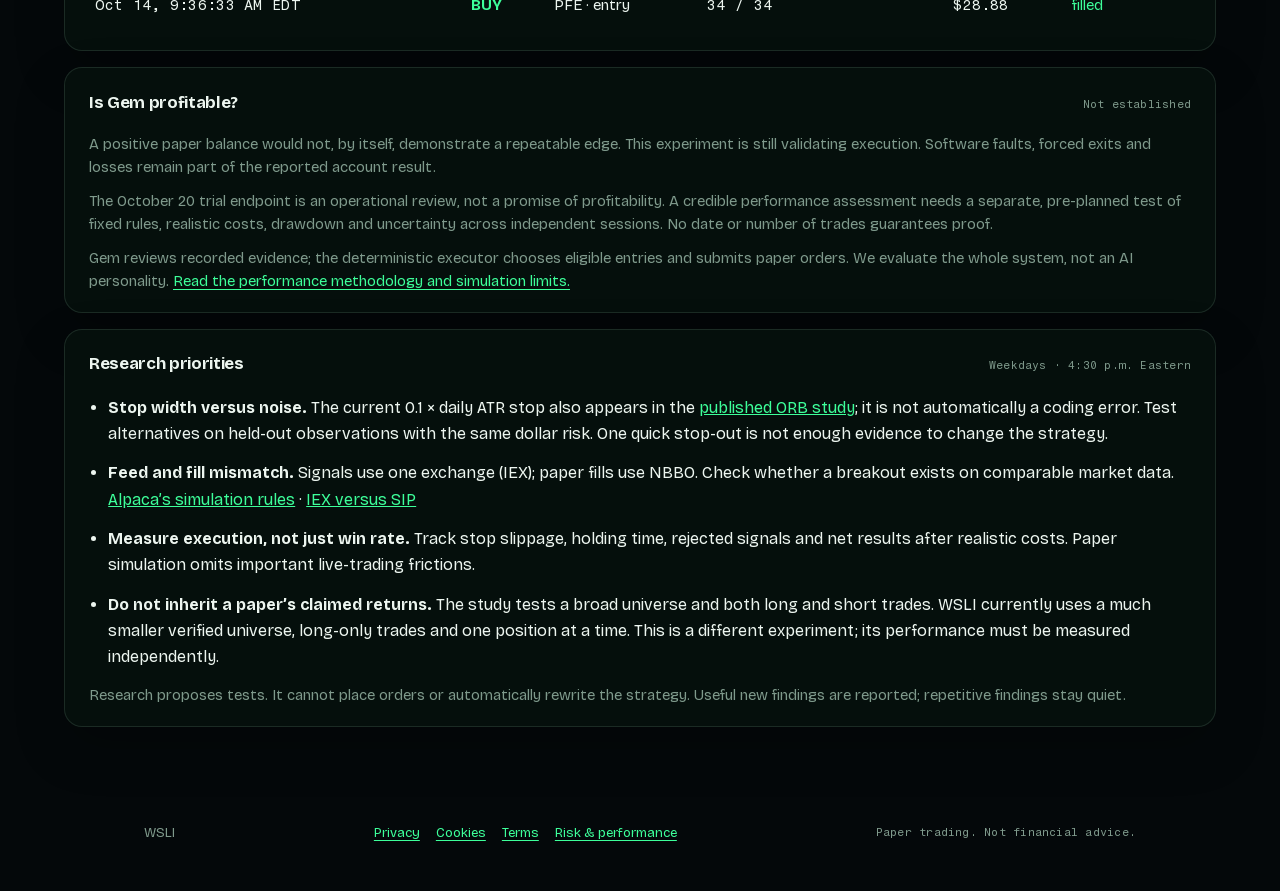
==== commit 4d1565d6: "Add accurate privacy and risk disclosures; harden public site" ====
--- a/agents.html
+++ b/agents.html
@@ -3,13 +3,12 @@
 <head>
   <meta charset="UTF-8">
   <meta name="viewport" content="width=device-width, initial-scale=1.0">
+  <meta name="referrer" content="no-referrer">
+  <meta http-equiv="Content-Security-Policy" content="default-src 'none'; script-src 'self'; style-src 'self'; font-src 'self'; img-src 'self'; connect-src 'self' https://raw.githubusercontent.com; base-uri 'none'; form-action 'none'; upgrade-insecure-requests">
   <meta name="description" content="WSLI Agents — timestamped progress, Gem reviews, positions and actual order results.">
   <title>WSLI — Agents</title>
   <link rel="icon" href="favicon.svg" type="image/svg+xml">
-  <link rel="preconnect" href="https://fonts.googleapis.com">
-  <link rel="preconnect" href="https://fonts.gstatic.com" crossorigin>
-  <link href="https://fonts.googleapis.com/css2?family=Bricolage+Grotesque:opsz,wght@12..96,400;12..96,600;12..96,800&family=Fragment+Mono:ital@0;1&display=swap" rel="stylesheet">
-  <link rel="stylesheet" href="css/styles.css?v=20261007-2">
+  <link rel="stylesheet" href="css/styles.css?v=20261014-privacy">
 </head>
 <body>
   <canvas id="stage" aria-hidden="true"></canvas>
@@ -184,6 +183,13 @@
       </div>
     </section>
 
+    <section class="panel" aria-labelledby="profitability-heading">
+      <div class="panel-head"><h2 id="profitability-heading">Is Gem profitable?</h2><p class="mono muted">Not established</p></div>
+      <p class="card-meta">A positive paper balance would not, by itself, demonstrate a repeatable edge. This experiment is still validating execution. Software faults, forced exits and losses remain part of the reported account result.</p>
+      <p class="card-meta">The October 20 trial endpoint is an operational review, not a promise of profitability. A credible performance assessment needs a separate, pre-planned test of fixed rules, realistic costs, drawdown and uncertainty across independent sessions. No date or number of trades guarantees proof.</p>
+      <p class="card-meta">Gem reviews recorded evidence; the deterministic executor chooses eligible entries and submits paper orders. We evaluate the whole system, not an AI personality. <a href="risk.html">Read the performance methodology and simulation limits.</a></p>
+    </section>
+
     <section class="panel" aria-labelledby="research-heading">
       <div class="panel-head"><h2 id="research-heading">Research priorities</h2><p class="mono muted">Weekdays · 4:30 p.m. Eastern</p></div>
       <ul class="research-list">
@@ -198,12 +204,13 @@
 
   <footer class="footer">
     <span>WSLI</span>
+    <nav class="footer-links" aria-label="Policies"><a href="privacy.html">Privacy</a><a href="cookies.html">Cookies</a><a href="terms.html">Terms</a><a href="risk.html">Risk &amp; performance</a></nav>
     <span class="footer-note mono">Paper trading. Not financial advice.</span>
   </footer>
 
   <script src="js/stage.js"></script>
   <script src="js/status.js?v=20261007-2"></script>
-  <script src="js/paper-feed.js?v=20261007-1"></script>
+  <script src="js/paper-feed.js?v=20261014-privacy"></script>
   <script src="js/trade-details.js?v=20261007-2"></script>
   <script src="js/paper.js?v=20261007-2"></script>
 </body>
--- a/css/styles.css
+++ b/css/styles.css
@@ -1,3 +1,19 @@
+/* Self-hosted, unmodified Latin fonts; licenses in assets/fonts. No Google request. */
+@font-face {
+  font-family: "Bricolage Grotesque";
+  font-style: normal;
+  font-weight: 400 800;
+  font-display: swap;
+  src: url("../assets/fonts/bricolage-grotesque-latin.woff2") format("woff2");
+}
+@font-face {
+  font-family: "Fragment Mono";
+  font-style: normal;
+  font-weight: 400;
+  font-display: swap;
+  src: url("../assets/fonts/fragment-mono-latin.woff2") format("woff2");
+}
+
 *, *::before, *::after {
   box-sizing: border-box;
   margin: 0;
@@ -609,6 +625,22 @@
 }
 
 .footer-note { font-size: 0.72rem; }
+.footer { flex-wrap: wrap; gap: 1rem; }
+.footer-links { display: flex; flex-wrap: wrap; justify-content: center; gap: .65rem 1rem; }
+.footer-links a, .card-meta a, .steps a { color: var(--accent); text-underline-offset: .2em; }
+a:focus-visible { outline: 2px solid var(--accent); outline-offset: 4px; border-radius: 2px; }
+.policy-main { position: relative; z-index: 2; max-width: 880px; margin: 0 auto; padding: 3.5rem 1.5rem 5rem; }
+.policy-main h1 { font-size: clamp(2rem, 6vw, 3.5rem); line-height: 1.12; letter-spacing: -.04em; margin: .75rem 0 1rem; }
+.policy-main h2 { font-size: 1.35rem; margin: 2rem 0 .65rem; }
+.policy-main p, .policy-main li { color: #bacdc2; line-height: 1.75; }
+.policy-main p + p { margin-top: .85rem; }
+.policy-main ul, .policy-main ol { margin: .75rem 0 .75rem 1.35rem; }
+.policy-main li + li { margin-top: .55rem; }
+.policy-main a { color: var(--accent); text-underline-offset: .2em; overflow-wrap: anywhere; }
+.policy-main .policy-lead { font-size: 1.1rem; color: var(--text); }
+.policy-note { border: 1px solid var(--border); border-left: 3px solid var(--warn); border-radius: 10px; padding: 1rem 1.2rem; margin: 1.5rem 0; background: var(--surface); }
+.policy-main .policy-date { font-size: .75rem; color: var(--text-muted); }
+.policy-nav { display: flex; flex-wrap: wrap; gap: .7rem 1rem; margin: 1.5rem 0 2rem; }
 
 @media (max-width: 900px) {
   .hero { padding: 6.5rem 1.4rem 4rem; }
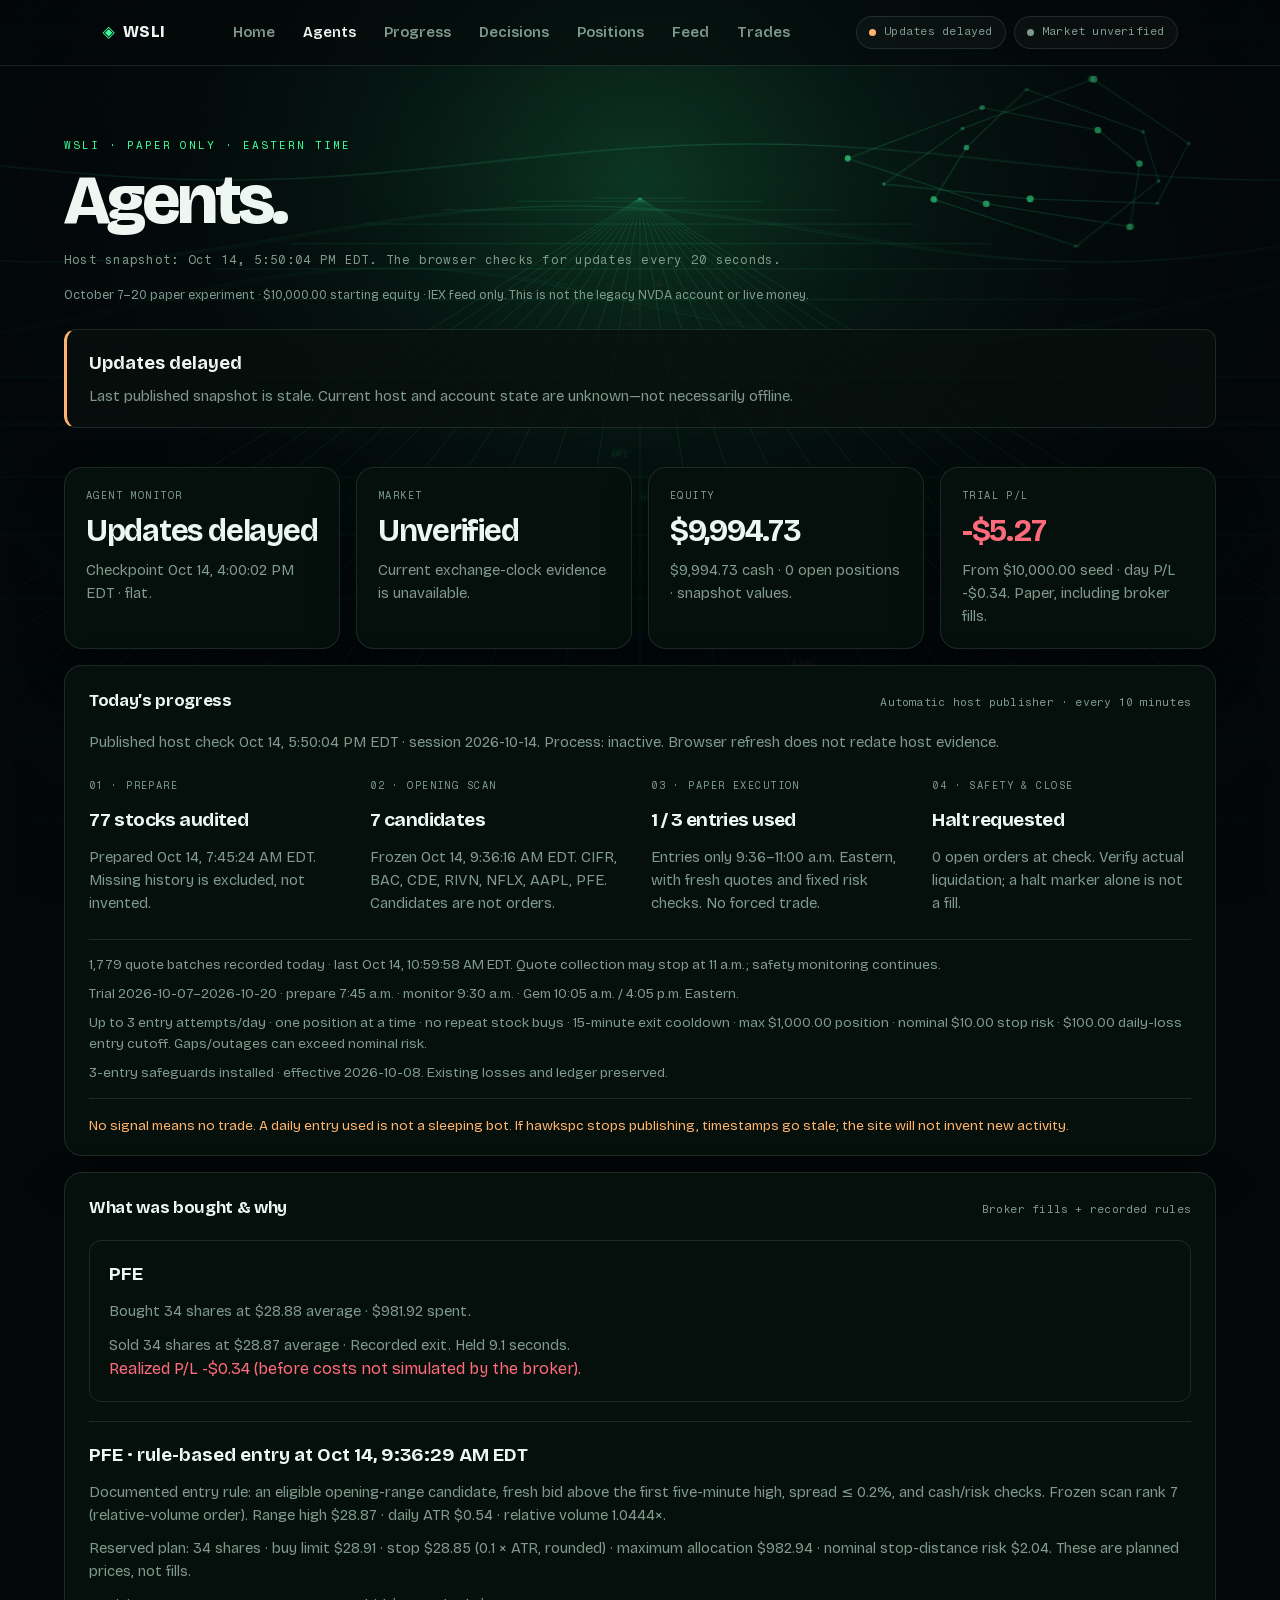
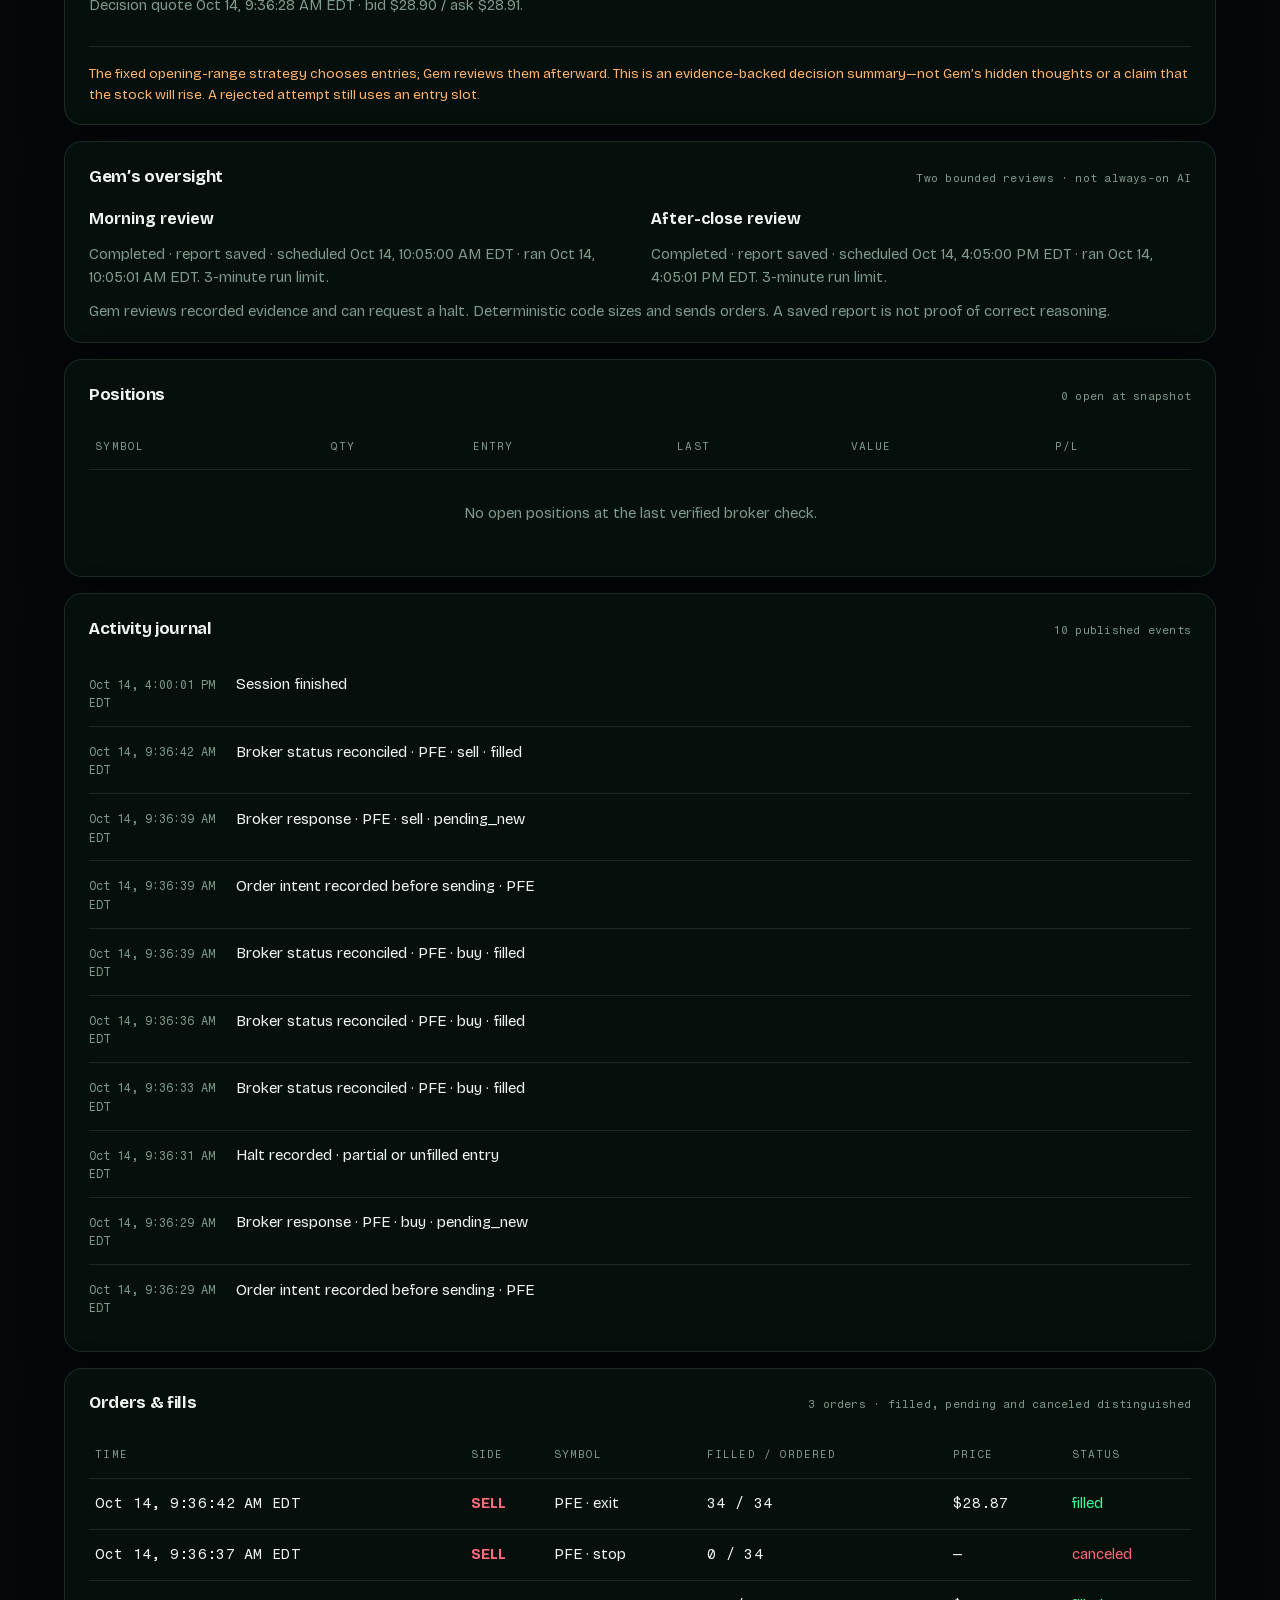
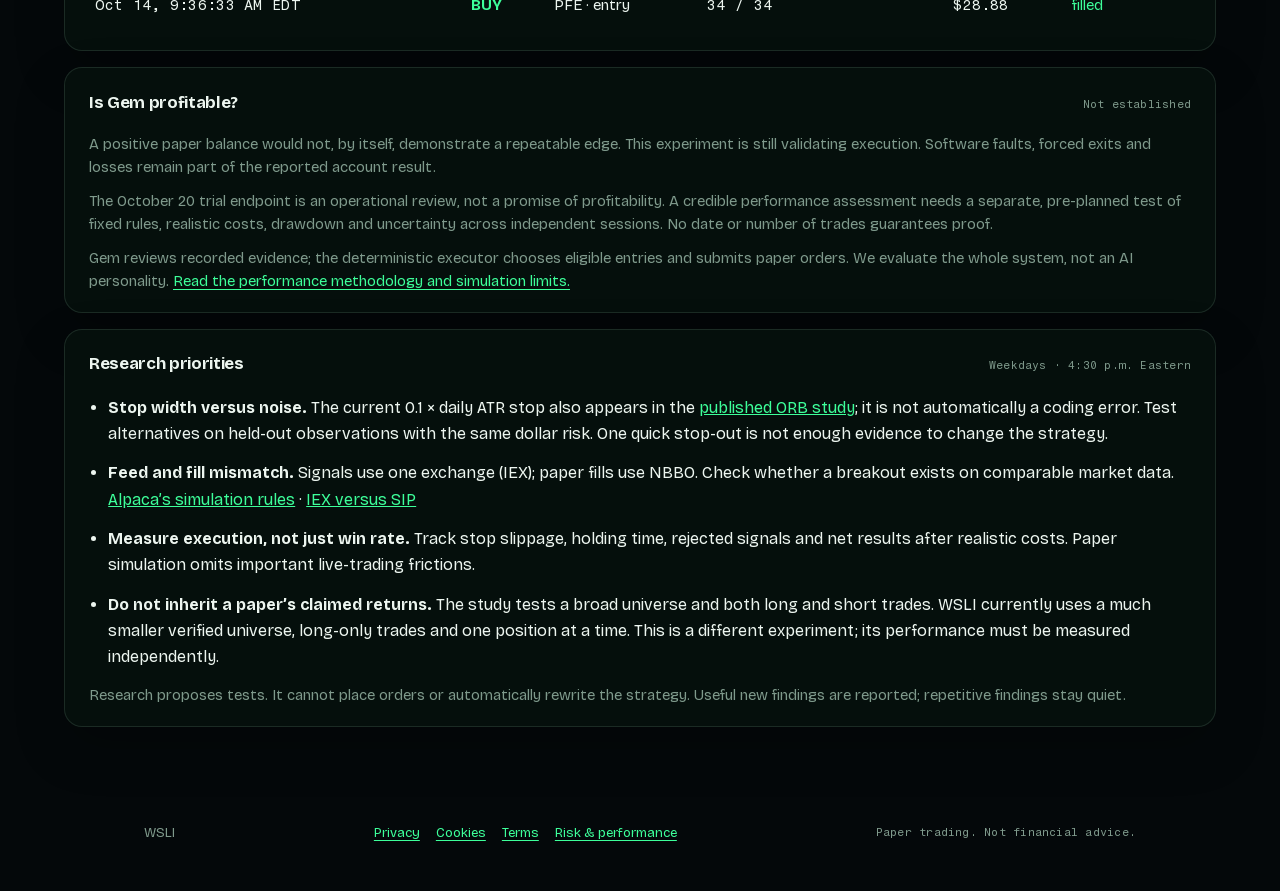
==== commit 4d48f6f8: "Fix read-only WAL snapshots and distinguish missed sessions" ====
--- a/agents.html
+++ b/agents.html
@@ -209,7 +209,7 @@
   </footer>
 
   <script src="js/stage.js"></script>
-  <script src="js/status.js?v=20261007-2"></script>
+  <script src="js/status.js?v=20261015-publisher"></script>
   <script src="js/paper-feed.js?v=20261014-privacy"></script>
   <script src="js/trade-details.js?v=20261007-2"></script>
   <script src="js/paper.js?v=20261007-2"></script>
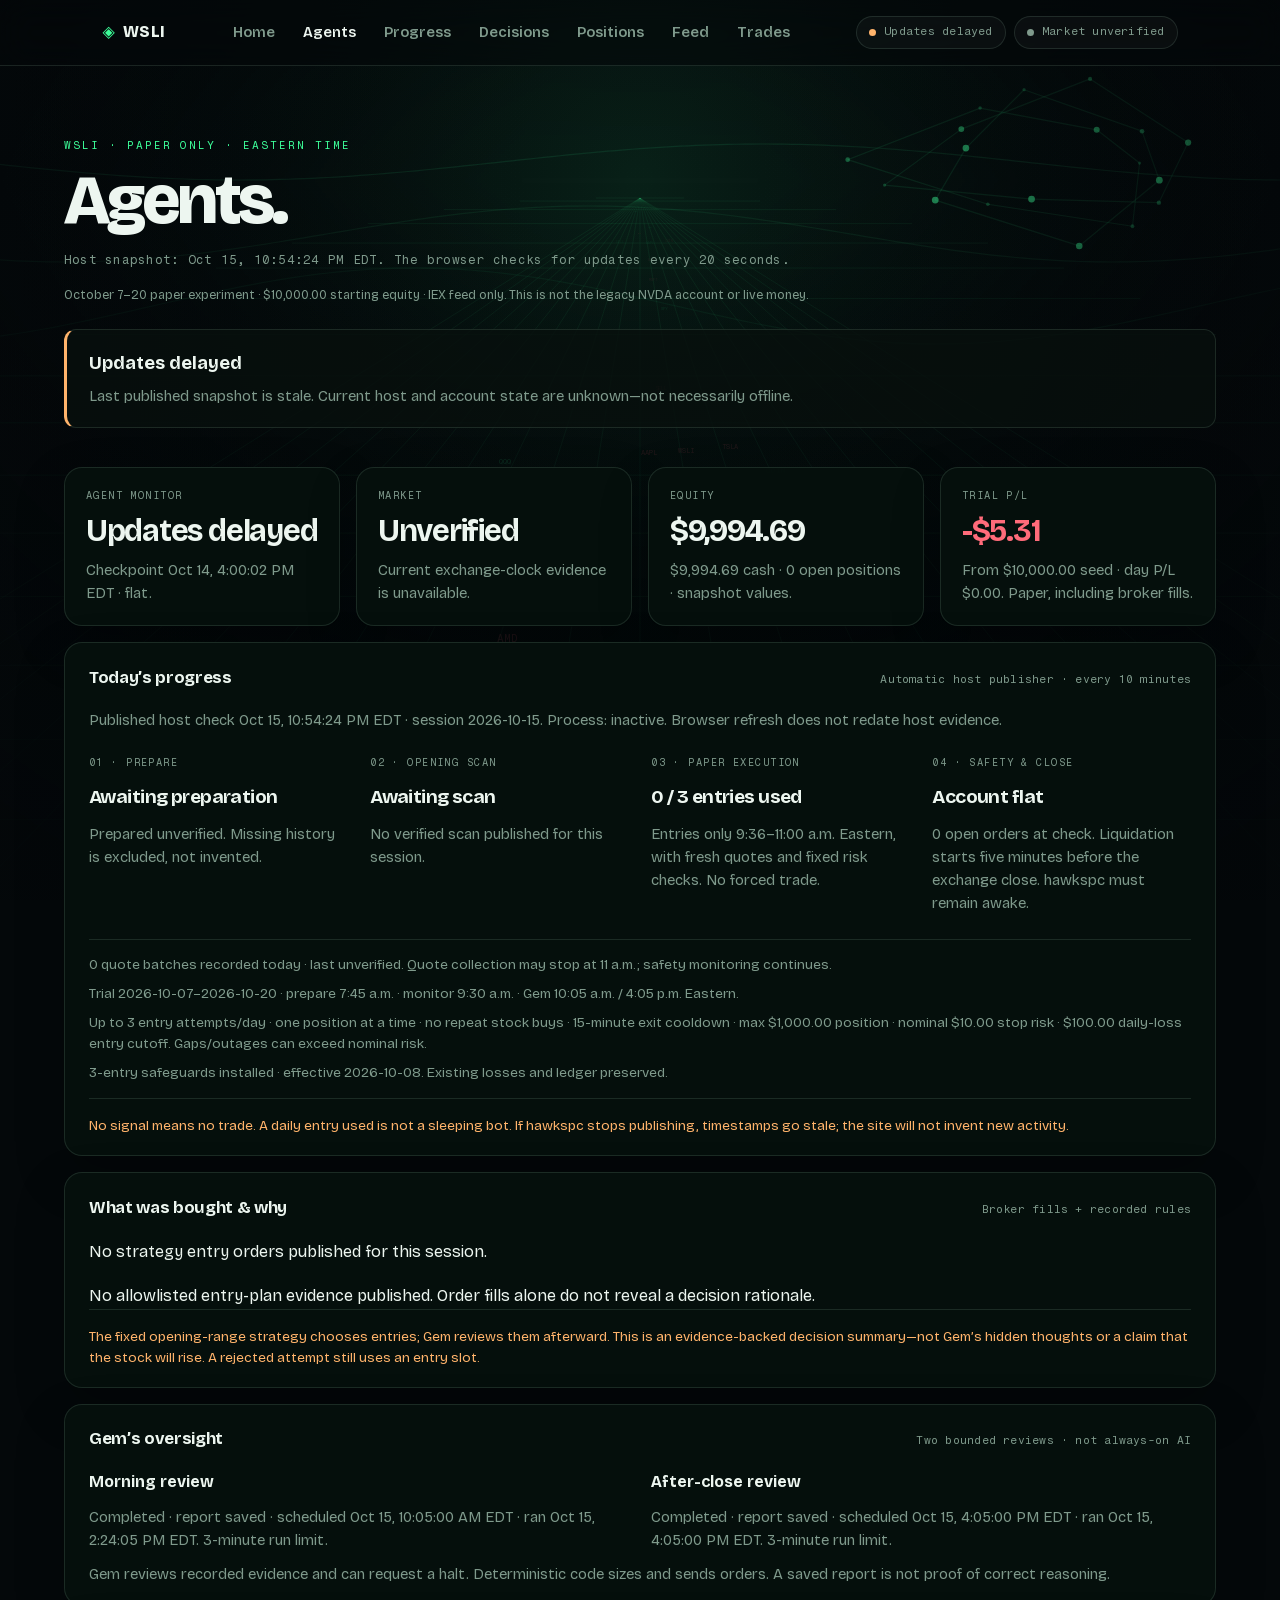
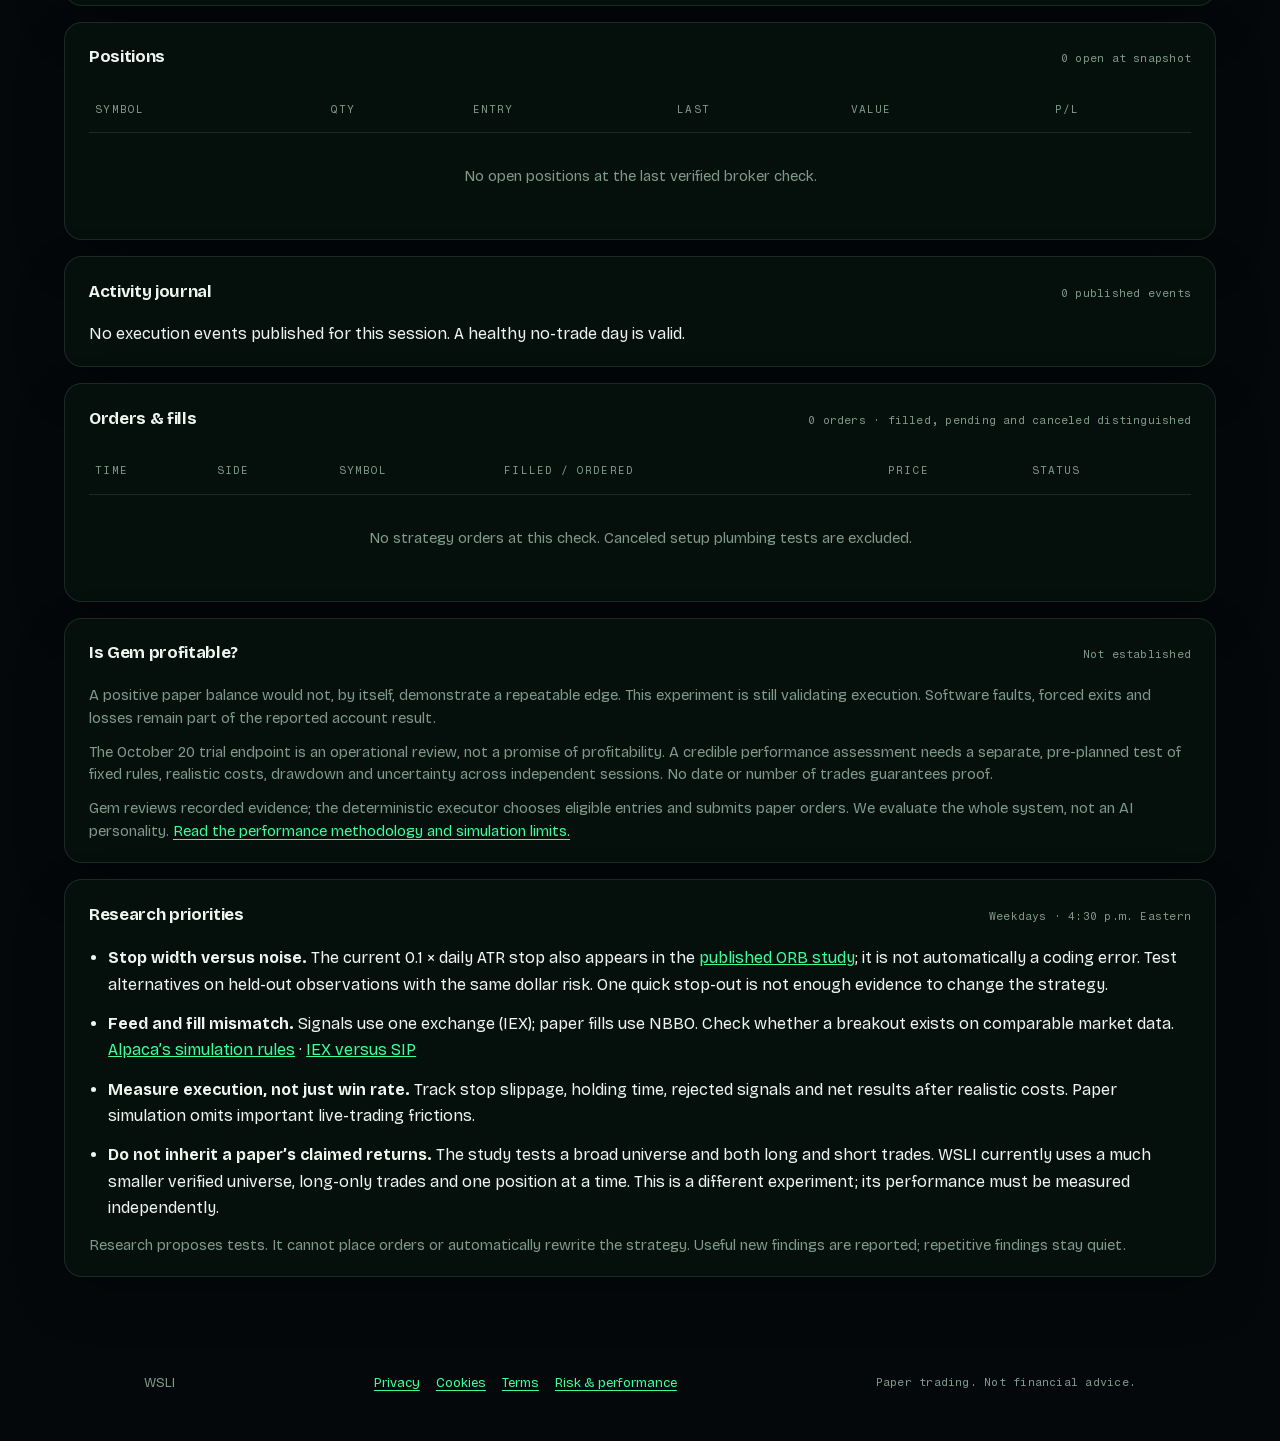
==== commit 720926d8: "Show freshest verified dashboard snapshot across publishing caches" ====
--- a/agents.html
+++ b/agents.html
@@ -210,7 +210,7 @@
 
   <script src="js/stage.js"></script>
   <script src="js/status.js?v=20261015-publisher"></script>
-  <script src="js/paper-feed.js?v=20261014-privacy"></script>
+  <script src="js/paper-feed.js?v=20261015-freshest"></script>
   <script src="js/trade-details.js?v=20261007-2"></script>
   <script src="js/paper.js?v=20261007-2"></script>
 </body>
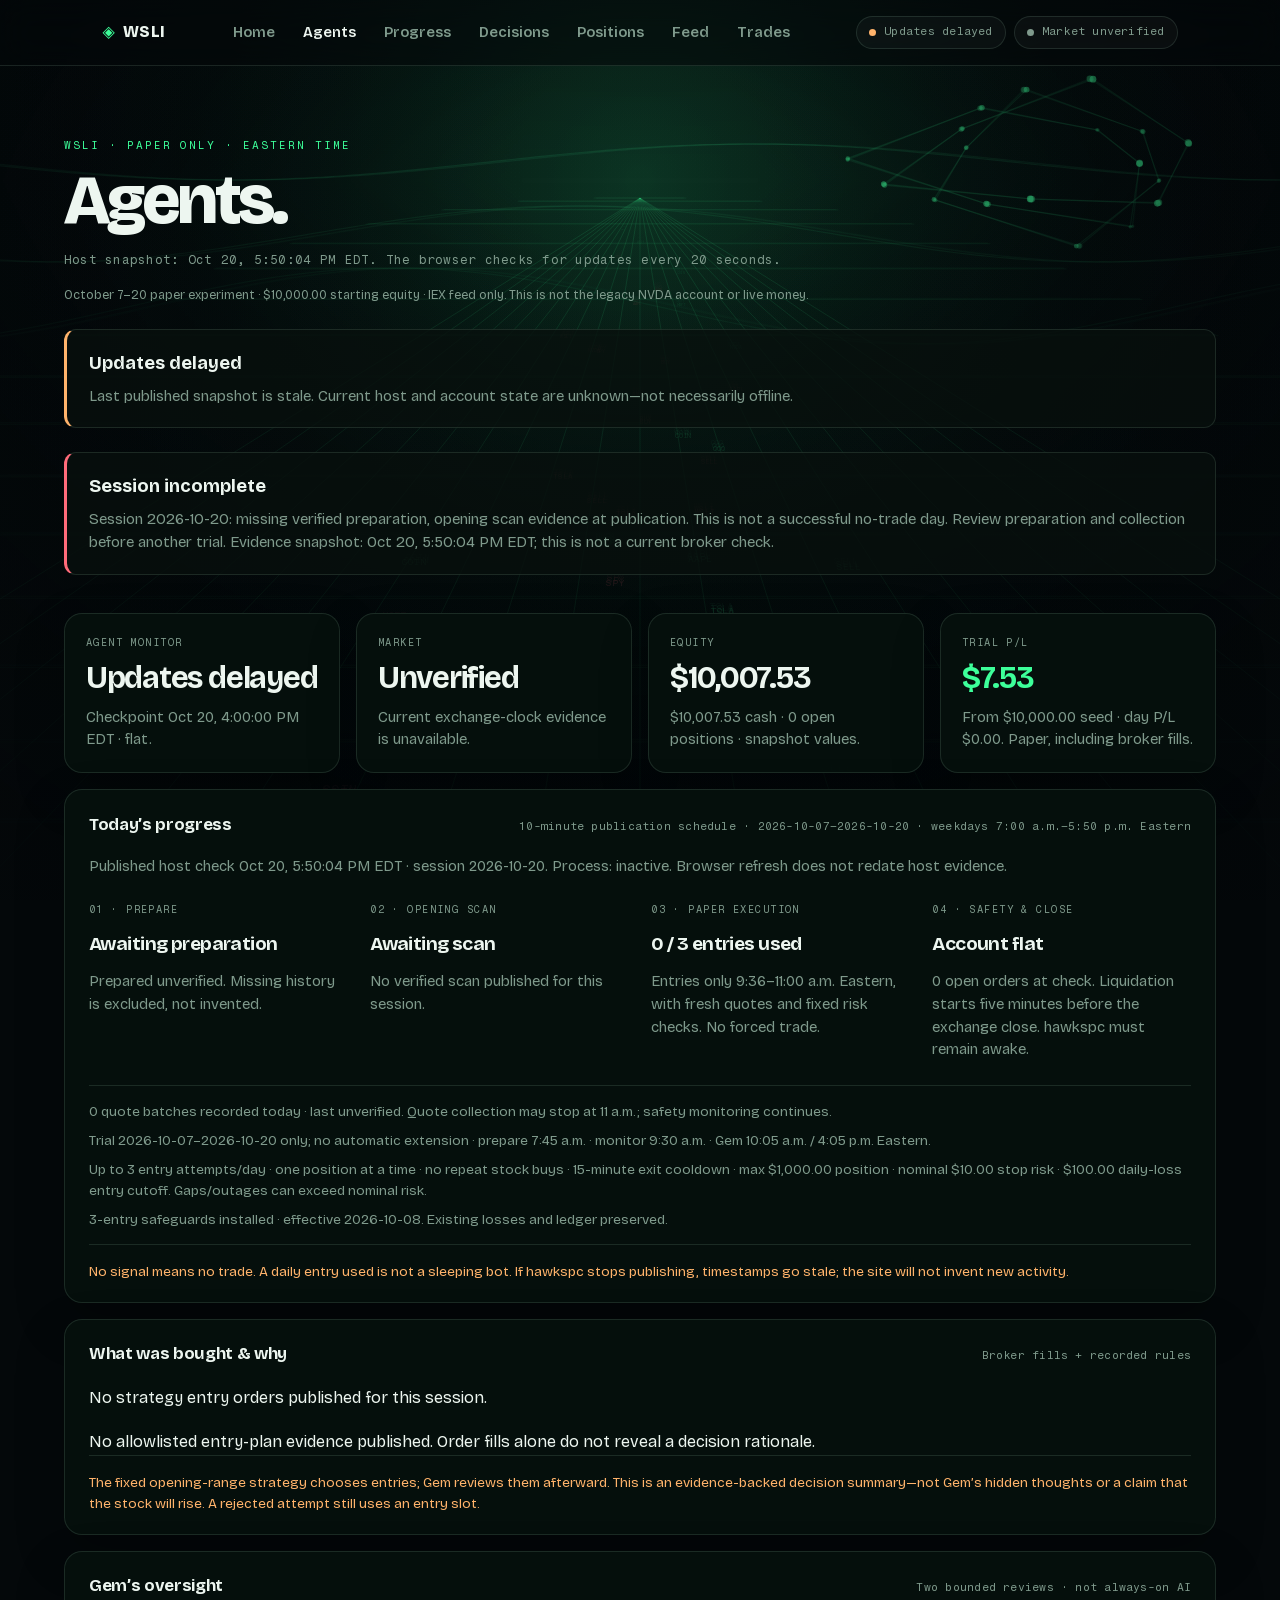
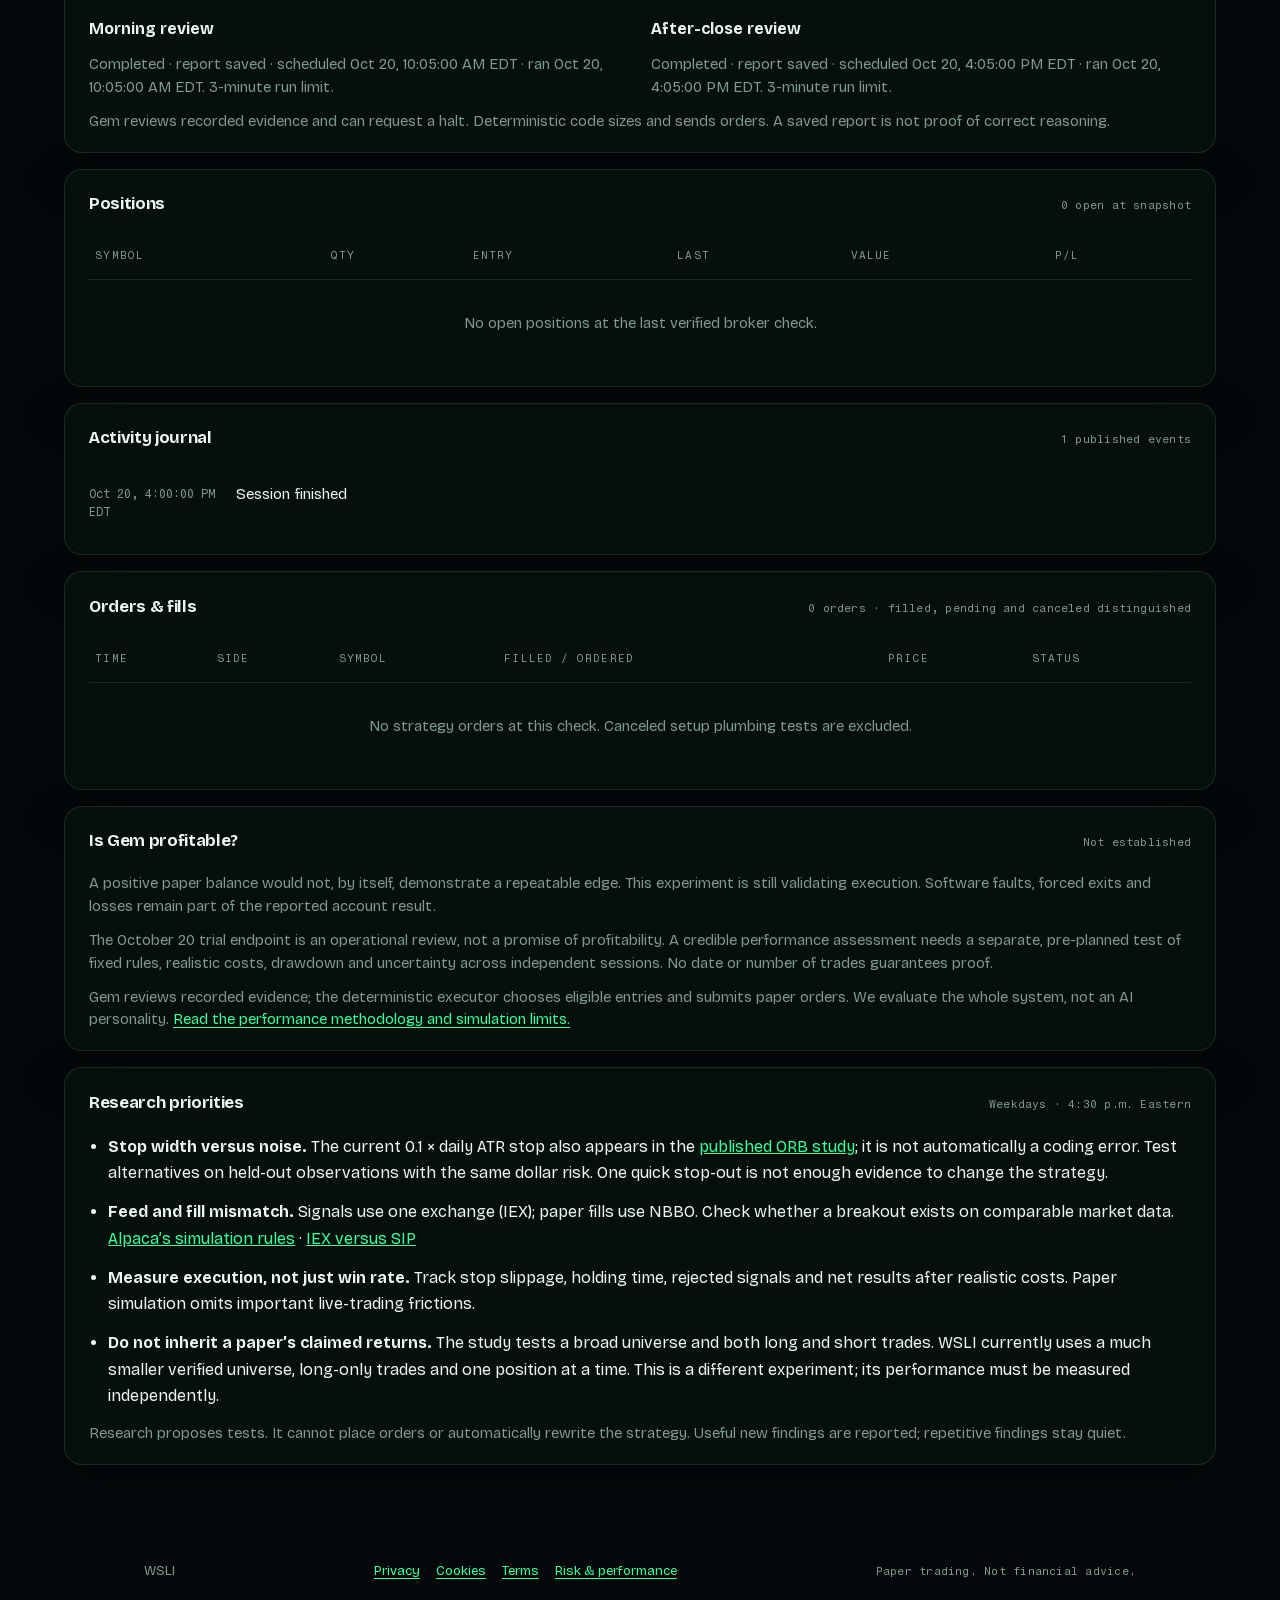
==== commit faa8e595: "Report incomplete paper sessions separately from publication freshness" ====
--- a/agents.html
+++ b/agents.html
@@ -8,7 +8,7 @@
   <meta name="description" content="WSLI Agents — timestamped progress, Gem reviews, positions and actual order results.">
   <title>WSLI — Agents</title>
   <link rel="icon" href="favicon.svg" type="image/svg+xml">
-  <link rel="stylesheet" href="css/styles.css?v=20261014-privacy">
+  <link rel="stylesheet" href="css/styles.css?v=20261020-session">
 </head>
 <body>
   <canvas id="stage" aria-hidden="true"></canvas>
@@ -50,6 +50,10 @@
         <strong id="progress-label">Loading agent progress…</strong>
         <span id="progress-detail">Reading the latest host-published snapshot.</span>
       </div>
+      <div class="progress-banner" id="session-evidence-banner" role="status" aria-live="polite">
+        <strong id="session-evidence-label">Checking recorded session evidence…</strong>
+        <span id="session-evidence-detail">Session completeness is separate from website freshness and account flatness.</span>
+      </div>
     </header>
 
     <section class="cards" aria-label="Status">
@@ -209,9 +213,9 @@
   </footer>
 
   <script src="js/stage.js"></script>
-  <script src="js/status.js?v=20261015-publisher"></script>
+  <script src="js/status.js?v=20261020-session"></script>
   <script src="js/paper-feed.js?v=20261015-freshest"></script>
   <script src="js/trade-details.js?v=20261007-2"></script>
-  <script src="js/paper.js?v=20261007-2"></script>
+  <script src="js/paper.js?v=20261020-session"></script>
 </body>
 </html>
--- a/css/styles.css
+++ b/css/styles.css
@@ -171,6 +171,8 @@
 .progress-banner span { color: var(--text-muted); font-size: .94rem; }
 .progress-banner[data-state="stale"] { border-left-color: var(--warn); }
 .progress-banner[data-state="asleep"] { border-left-color: var(--red); }
+.progress-banner[data-state="unknown"] { border-left-color: var(--warn); }
+#home-session-evidence[data-state="asleep"] { color: var(--red); }
 .pilot-progress-grid { display: grid; grid-template-columns: repeat(4,minmax(0,1fr)); gap: 1.4rem; margin: 1.5rem 0; }
 .pilot-progress-grid h3 { font-size: 1.2rem; letter-spacing: -.03em; }
 .pilot-progress-grid article { min-width: 0; }
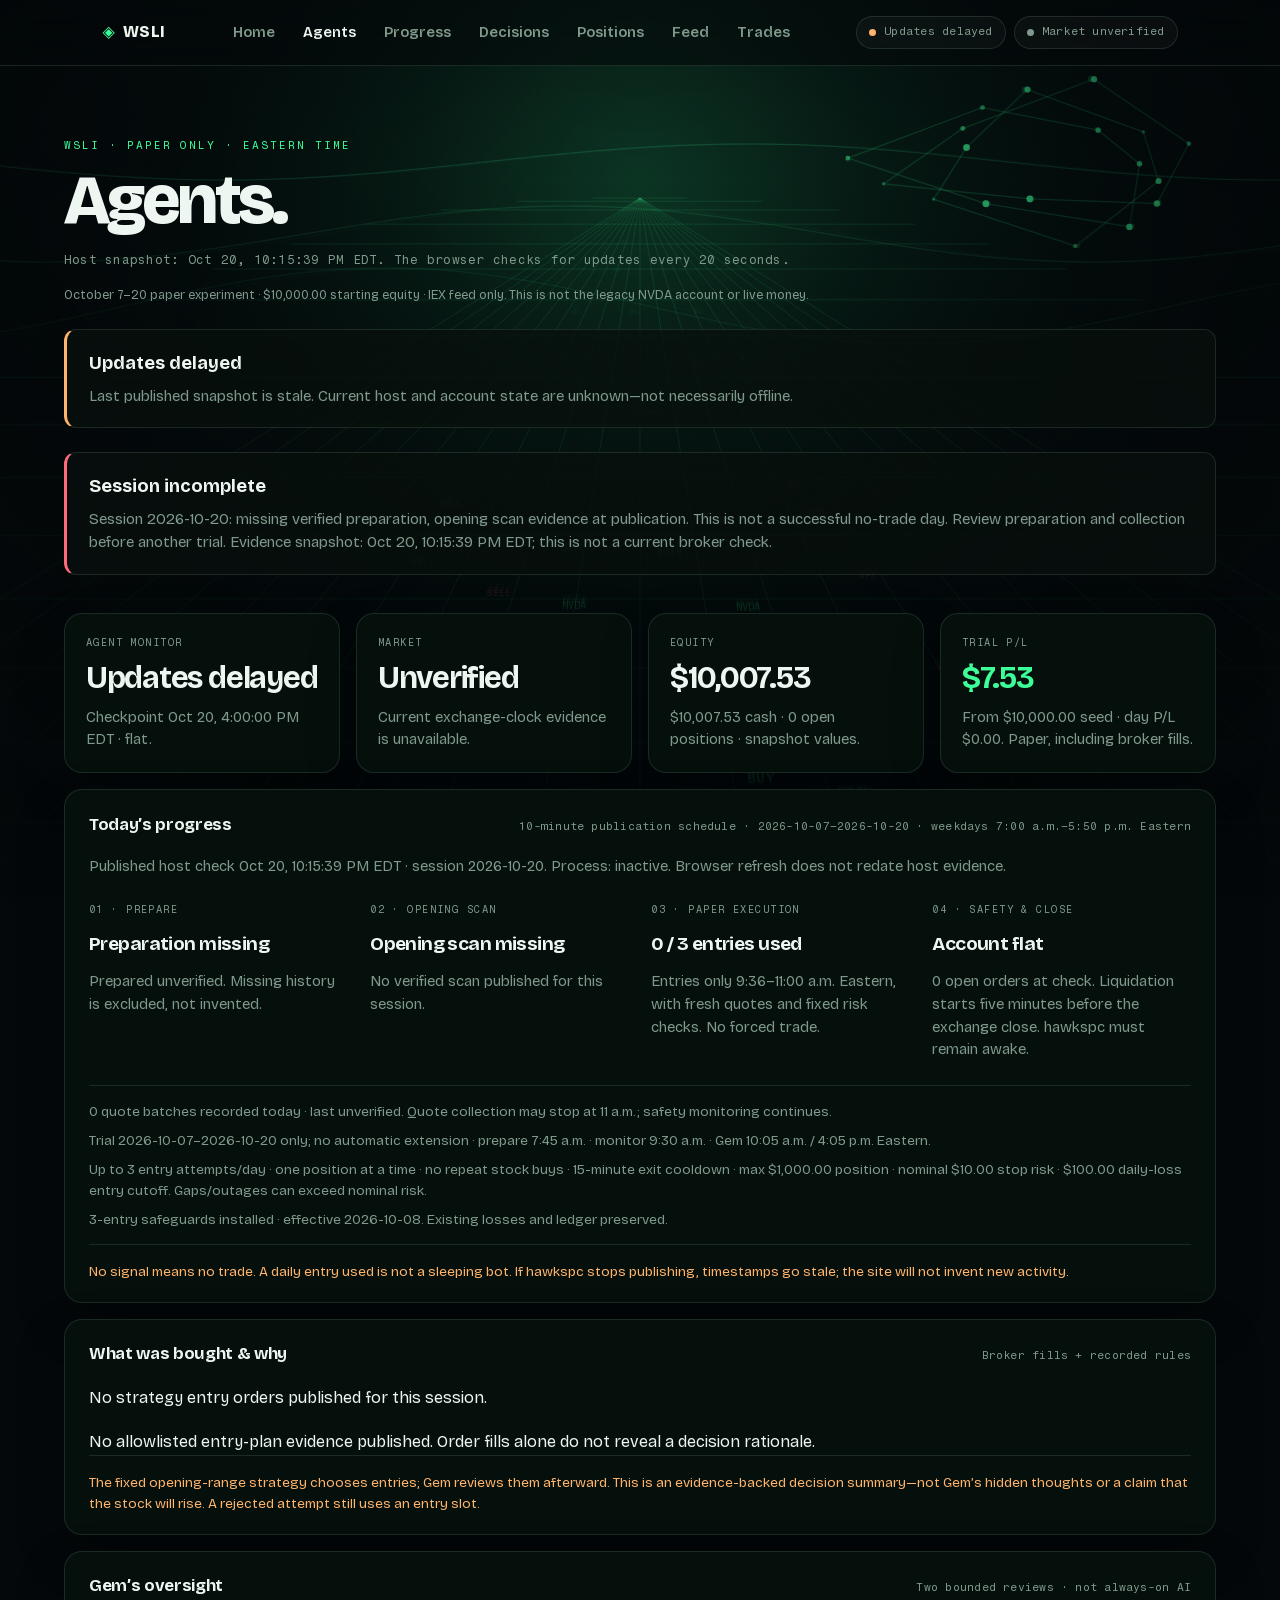
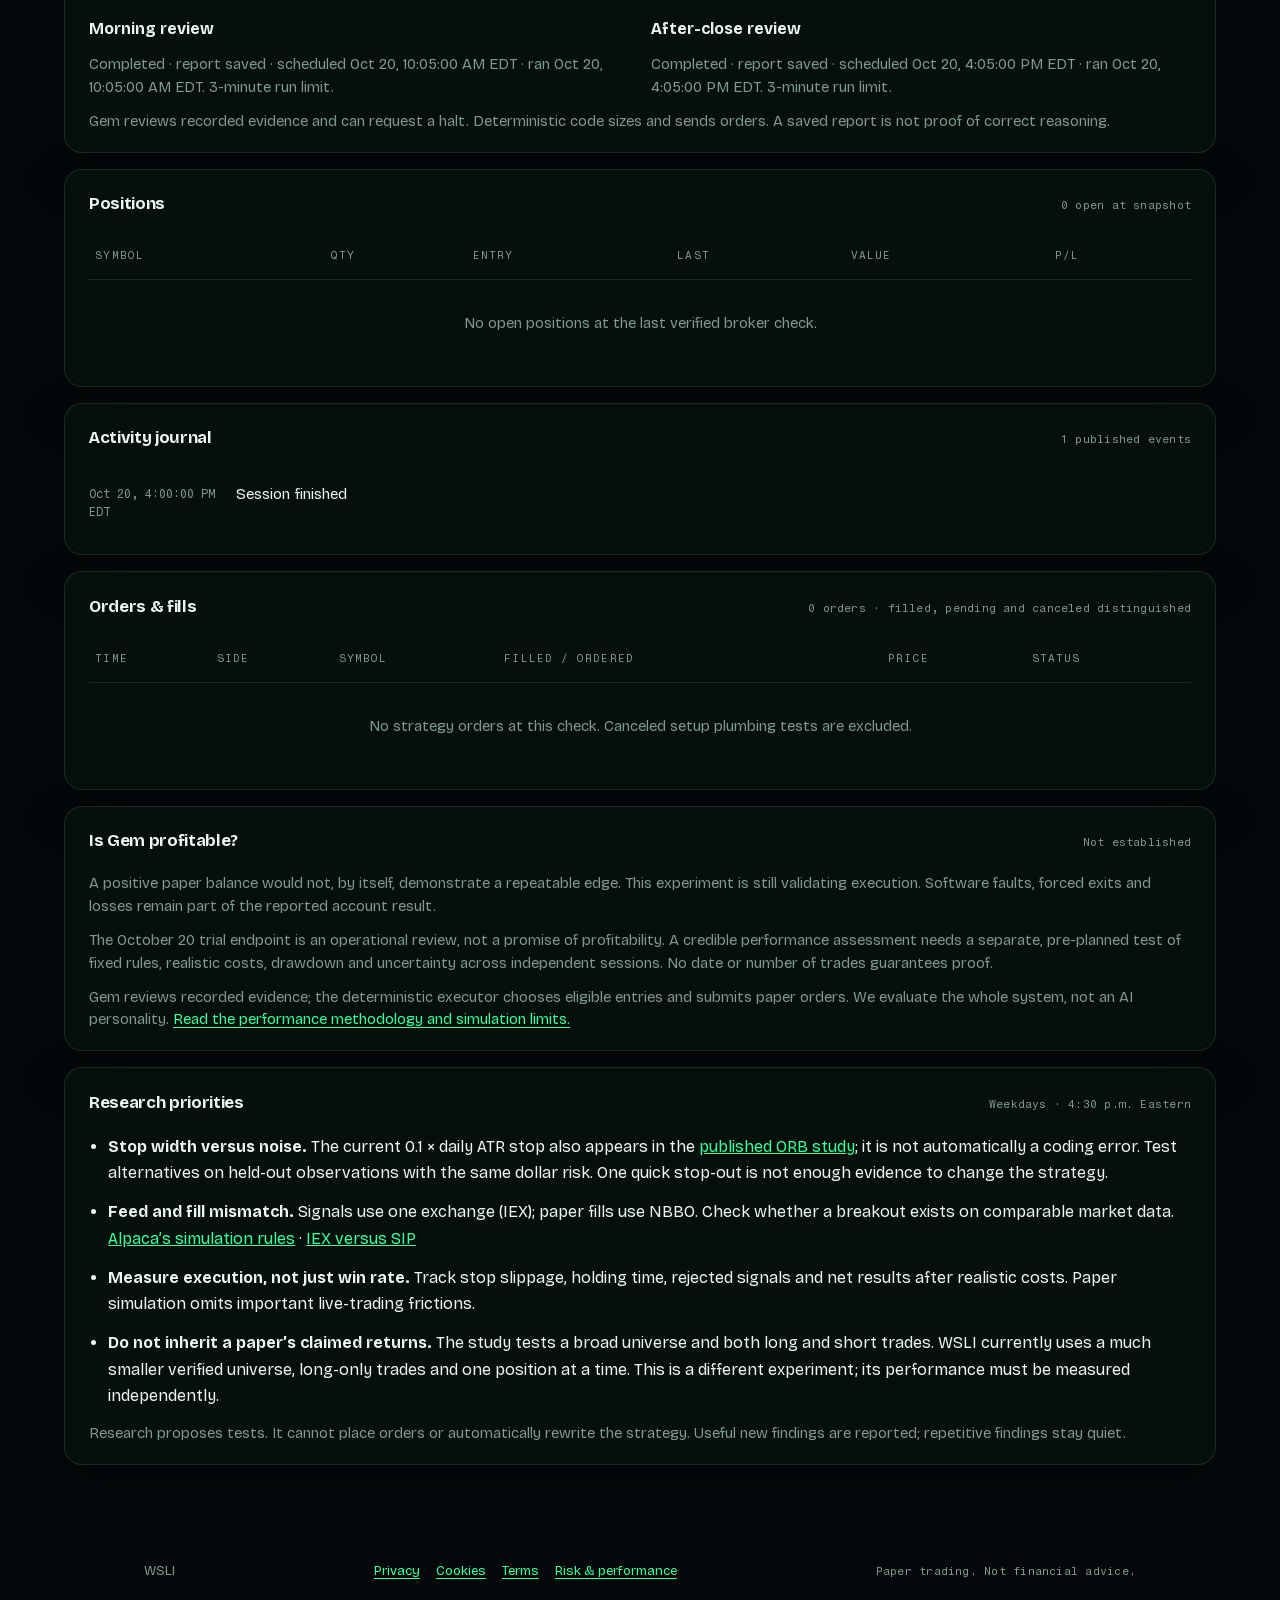
==== commit 6222b30e: "Refresh cached dashboard assets after the session-status repair" ====
--- a/agents.html
+++ b/agents.html
@@ -8,7 +8,7 @@
   <meta name="description" content="WSLI Agents — timestamped progress, Gem reviews, positions and actual order results.">
   <title>WSLI — Agents</title>
   <link rel="icon" href="favicon.svg" type="image/svg+xml">
-  <link rel="stylesheet" href="css/styles.css?v=20261020-session">
+  <link rel="stylesheet" href="css/styles.css?v=20261020-session-2">
 </head>
 <body>
   <canvas id="stage" aria-hidden="true"></canvas>
@@ -216,6 +216,6 @@
   <script src="js/status.js?v=20261020-session"></script>
   <script src="js/paper-feed.js?v=20261015-freshest"></script>
   <script src="js/trade-details.js?v=20261007-2"></script>
-  <script src="js/paper.js?v=20261020-session"></script>
+  <script src="js/paper.js?v=20261020-session-2"></script>
 </body>
 </html>
--- a/css/styles.css
+++ b/css/styles.css
@@ -172,6 +172,7 @@
 .progress-banner[data-state="stale"] { border-left-color: var(--warn); }
 .progress-banner[data-state="asleep"] { border-left-color: var(--red); }
 .progress-banner[data-state="unknown"] { border-left-color: var(--warn); }
+.progress-banner[hidden] { display: none; }
 #home-session-evidence[data-state="asleep"] { color: var(--red); }
 .pilot-progress-grid { display: grid; grid-template-columns: repeat(4,minmax(0,1fr)); gap: 1.4rem; margin: 1.5rem 0; }
 .pilot-progress-grid h3 { font-size: 1.2rem; letter-spacing: -.03em; }
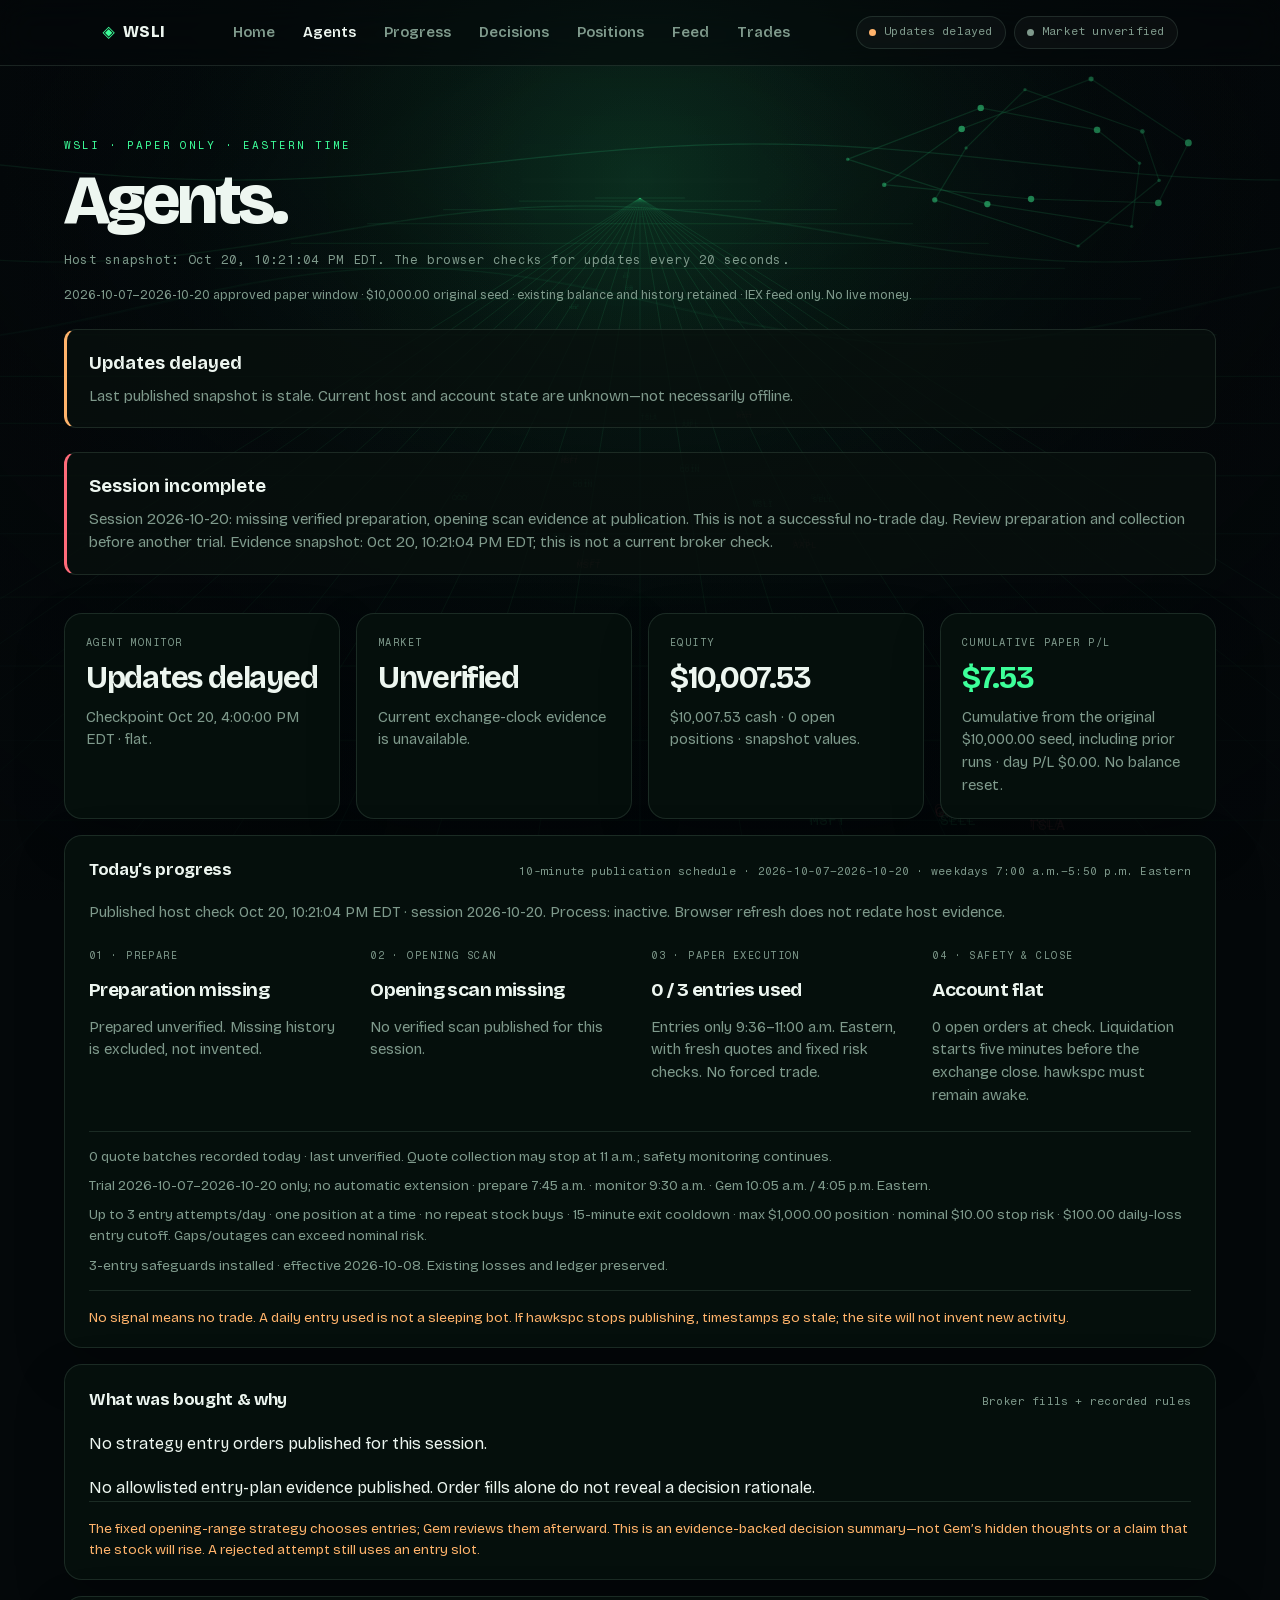
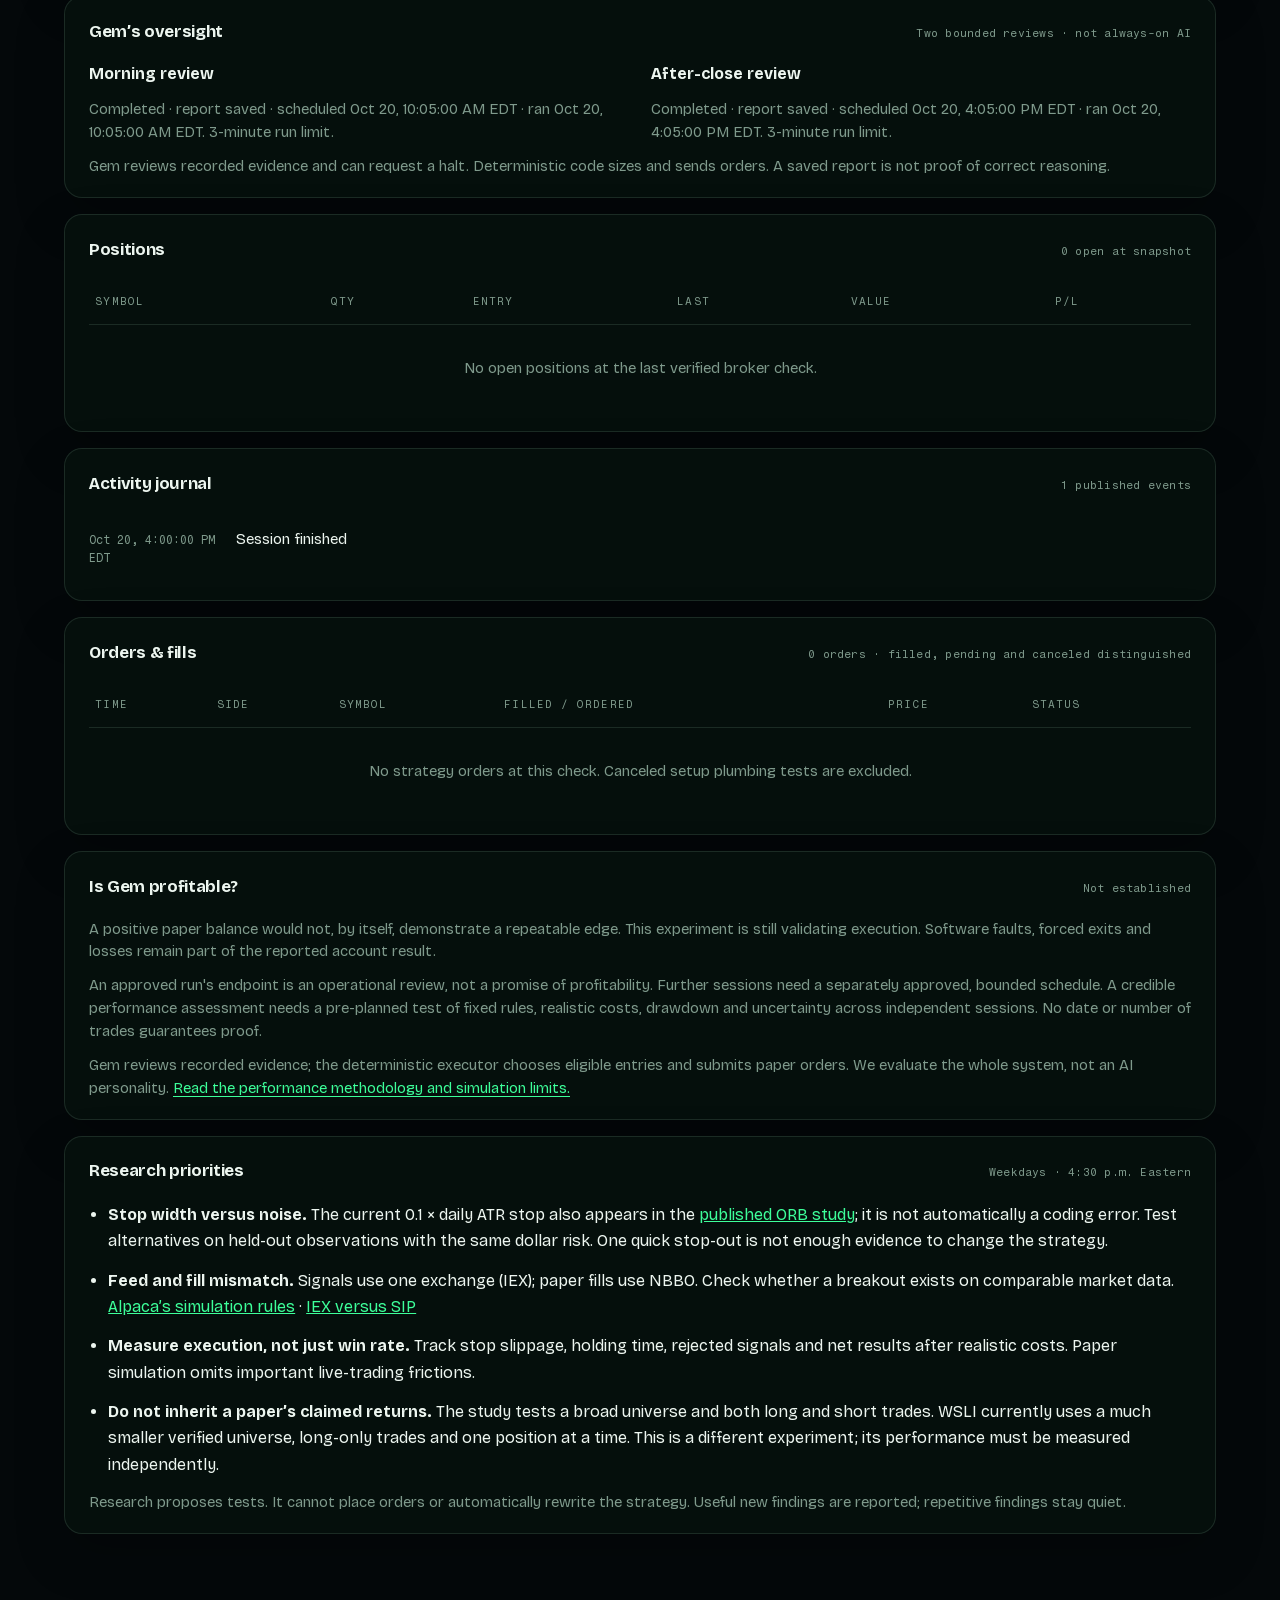
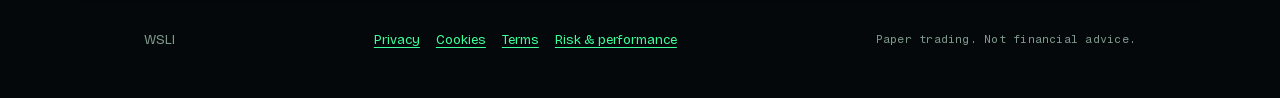
==== commit d1d0f77c: "Show verified continuation rollout and bounded paper-run dates" ====
--- a/agents.html
+++ b/agents.html
@@ -50,6 +50,10 @@
         <strong id="progress-label">Loading agent progress…</strong>
         <span id="progress-detail">Reading the latest host-published snapshot.</span>
       </div>
+      <div class="progress-banner" id="continuation-banner" role="status" aria-live="polite" hidden>
+        <strong id="continuation-label"></strong>
+        <span id="continuation-detail"></span>
+      </div>
       <div class="progress-banner" id="session-evidence-banner" role="status" aria-live="polite">
         <strong id="session-evidence-label">Checking recorded session evidence…</strong>
         <span id="session-evidence-detail">Session completeness is separate from website freshness and account flatness.</span>
@@ -73,7 +77,7 @@
         <p class="card-meta" id="account-meta">Alpaca paper</p>
       </article>
       <article class="card" id="card-power">
-        <p class="card-kicker mono">Trial P/L</p>
+        <p class="card-kicker mono">Cumulative paper P/L</p>
         <h2 id="power-value">—</h2>
         <p class="card-meta" id="power-meta">Compared with the $10,000 starting balance.</p>
       </article>
@@ -190,7 +194,7 @@
     <section class="panel" aria-labelledby="profitability-heading">
       <div class="panel-head"><h2 id="profitability-heading">Is Gem profitable?</h2><p class="mono muted">Not established</p></div>
       <p class="card-meta">A positive paper balance would not, by itself, demonstrate a repeatable edge. This experiment is still validating execution. Software faults, forced exits and losses remain part of the reported account result.</p>
-      <p class="card-meta">The October 20 trial endpoint is an operational review, not a promise of profitability. A credible performance assessment needs a separate, pre-planned test of fixed rules, realistic costs, drawdown and uncertainty across independent sessions. No date or number of trades guarantees proof.</p>
+      <p class="card-meta">An approved run's endpoint is an operational review, not a promise of profitability. Further sessions need a separately approved, bounded schedule. A credible performance assessment needs a pre-planned test of fixed rules, realistic costs, drawdown and uncertainty across independent sessions. No date or number of trades guarantees proof.</p>
       <p class="card-meta">Gem reviews recorded evidence; the deterministic executor chooses eligible entries and submits paper orders. We evaluate the whole system, not an AI personality. <a href="risk.html">Read the performance methodology and simulation limits.</a></p>
     </section>
 
@@ -213,9 +217,9 @@
   </footer>
 
   <script src="js/stage.js"></script>
-  <script src="js/status.js?v=20261020-session"></script>
+  <script src="js/status.js?v=20261023-renewal"></script>
   <script src="js/paper-feed.js?v=20261015-freshest"></script>
   <script src="js/trade-details.js?v=20261007-2"></script>
-  <script src="js/paper.js?v=20261020-session-2"></script>
+  <script src="js/paper.js?v=20261023-renewal"></script>
 </body>
 </html>
